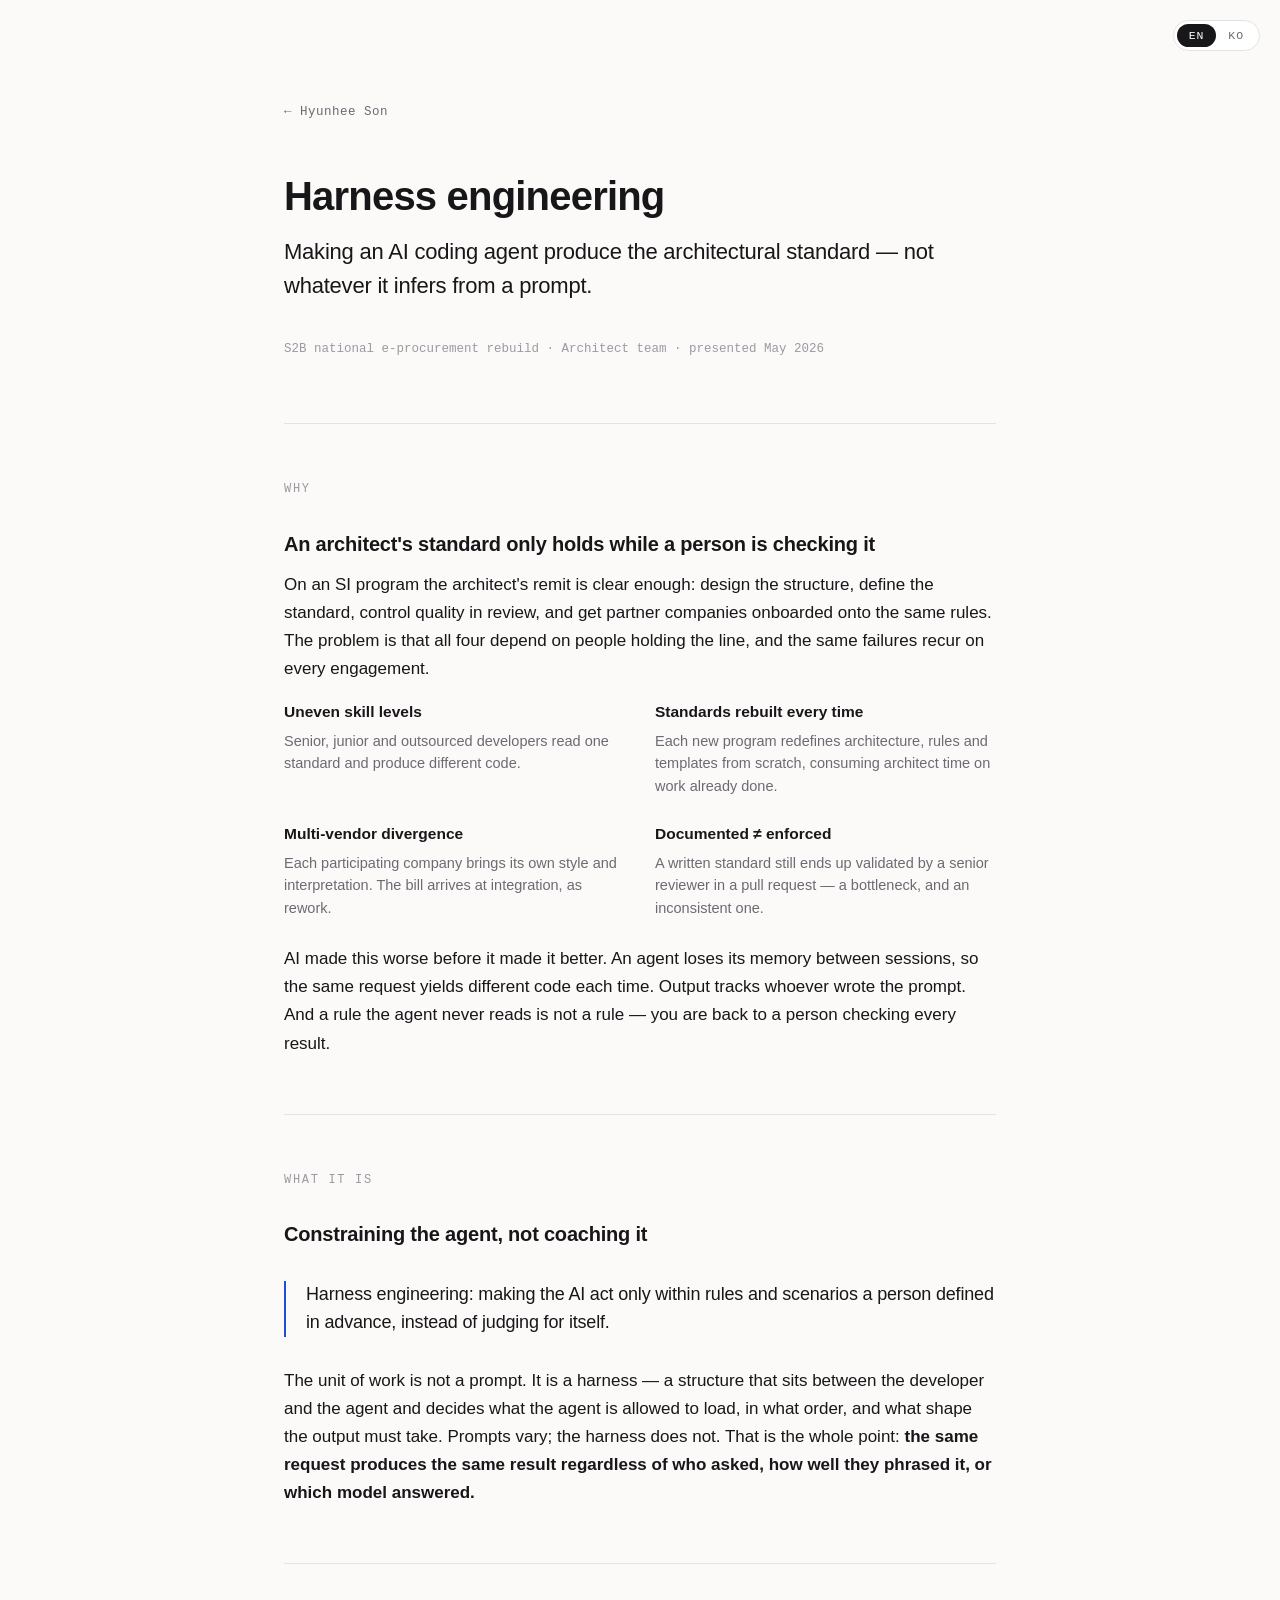
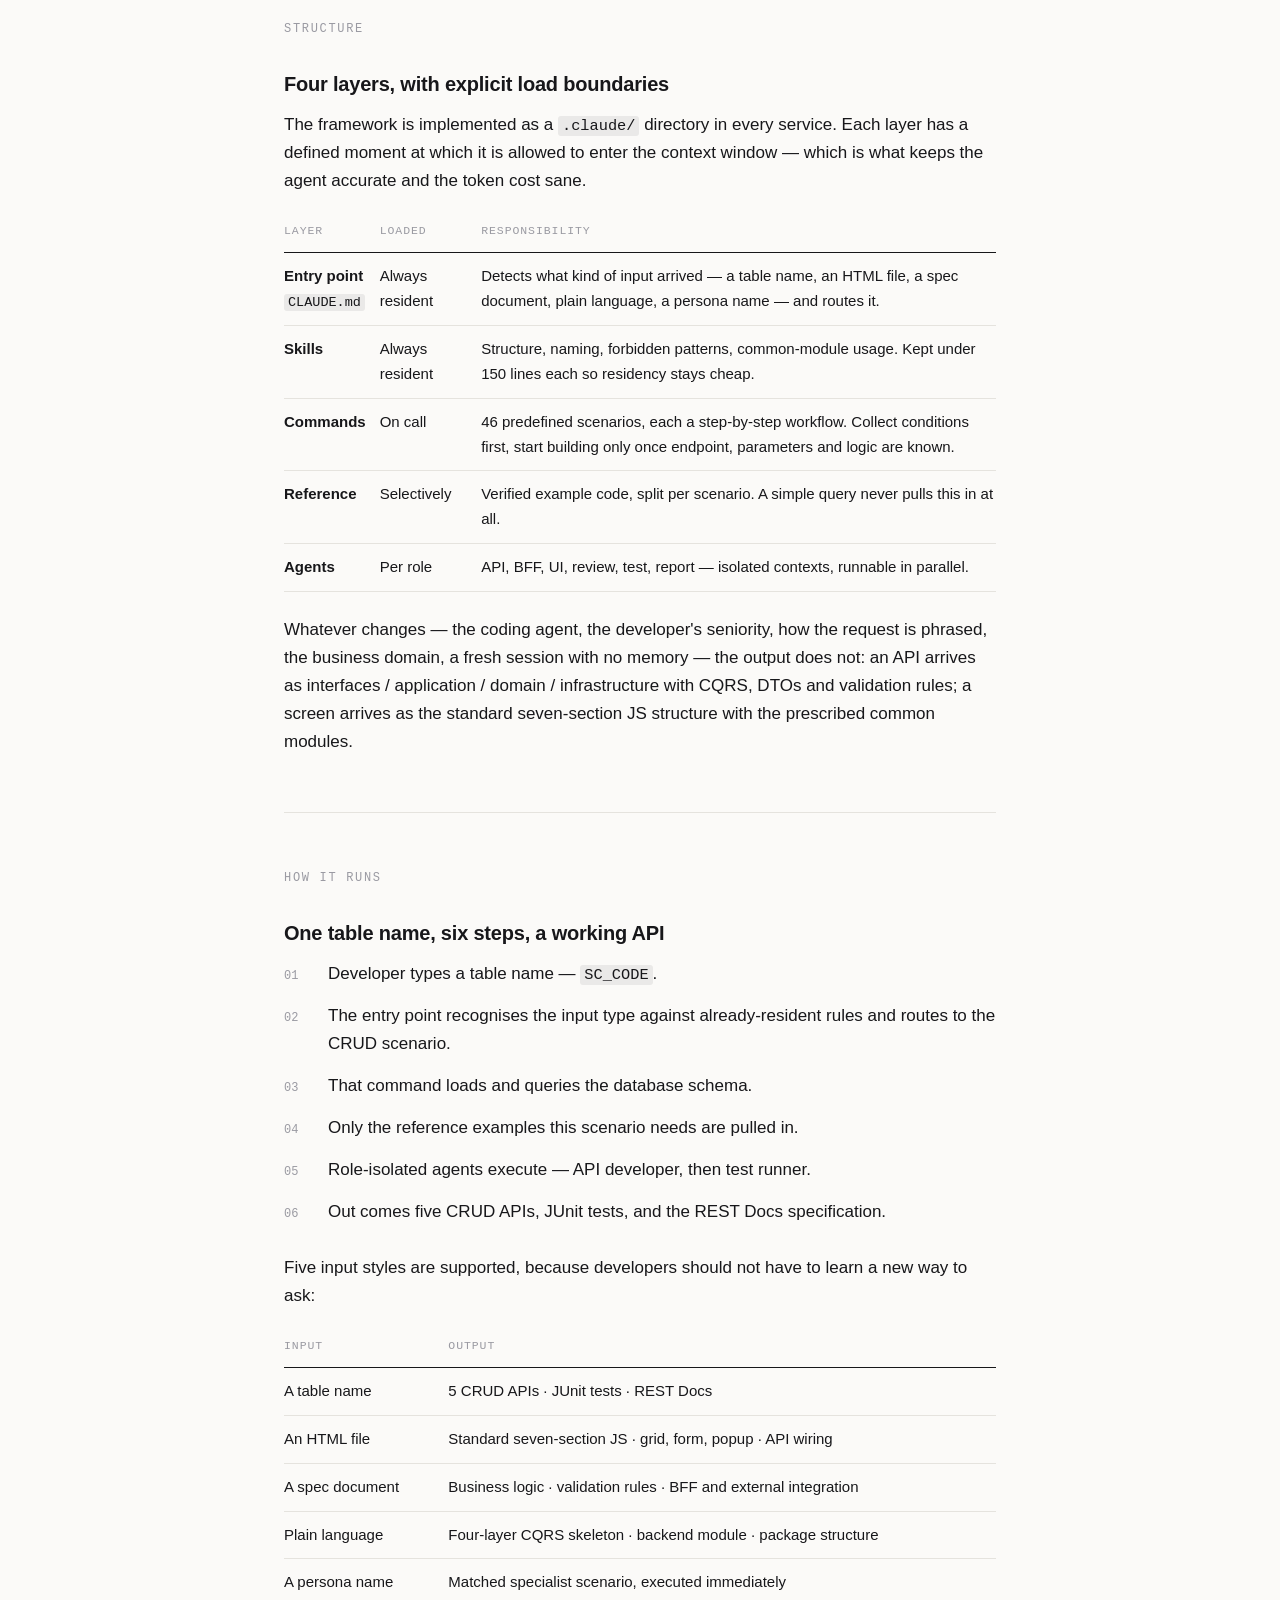
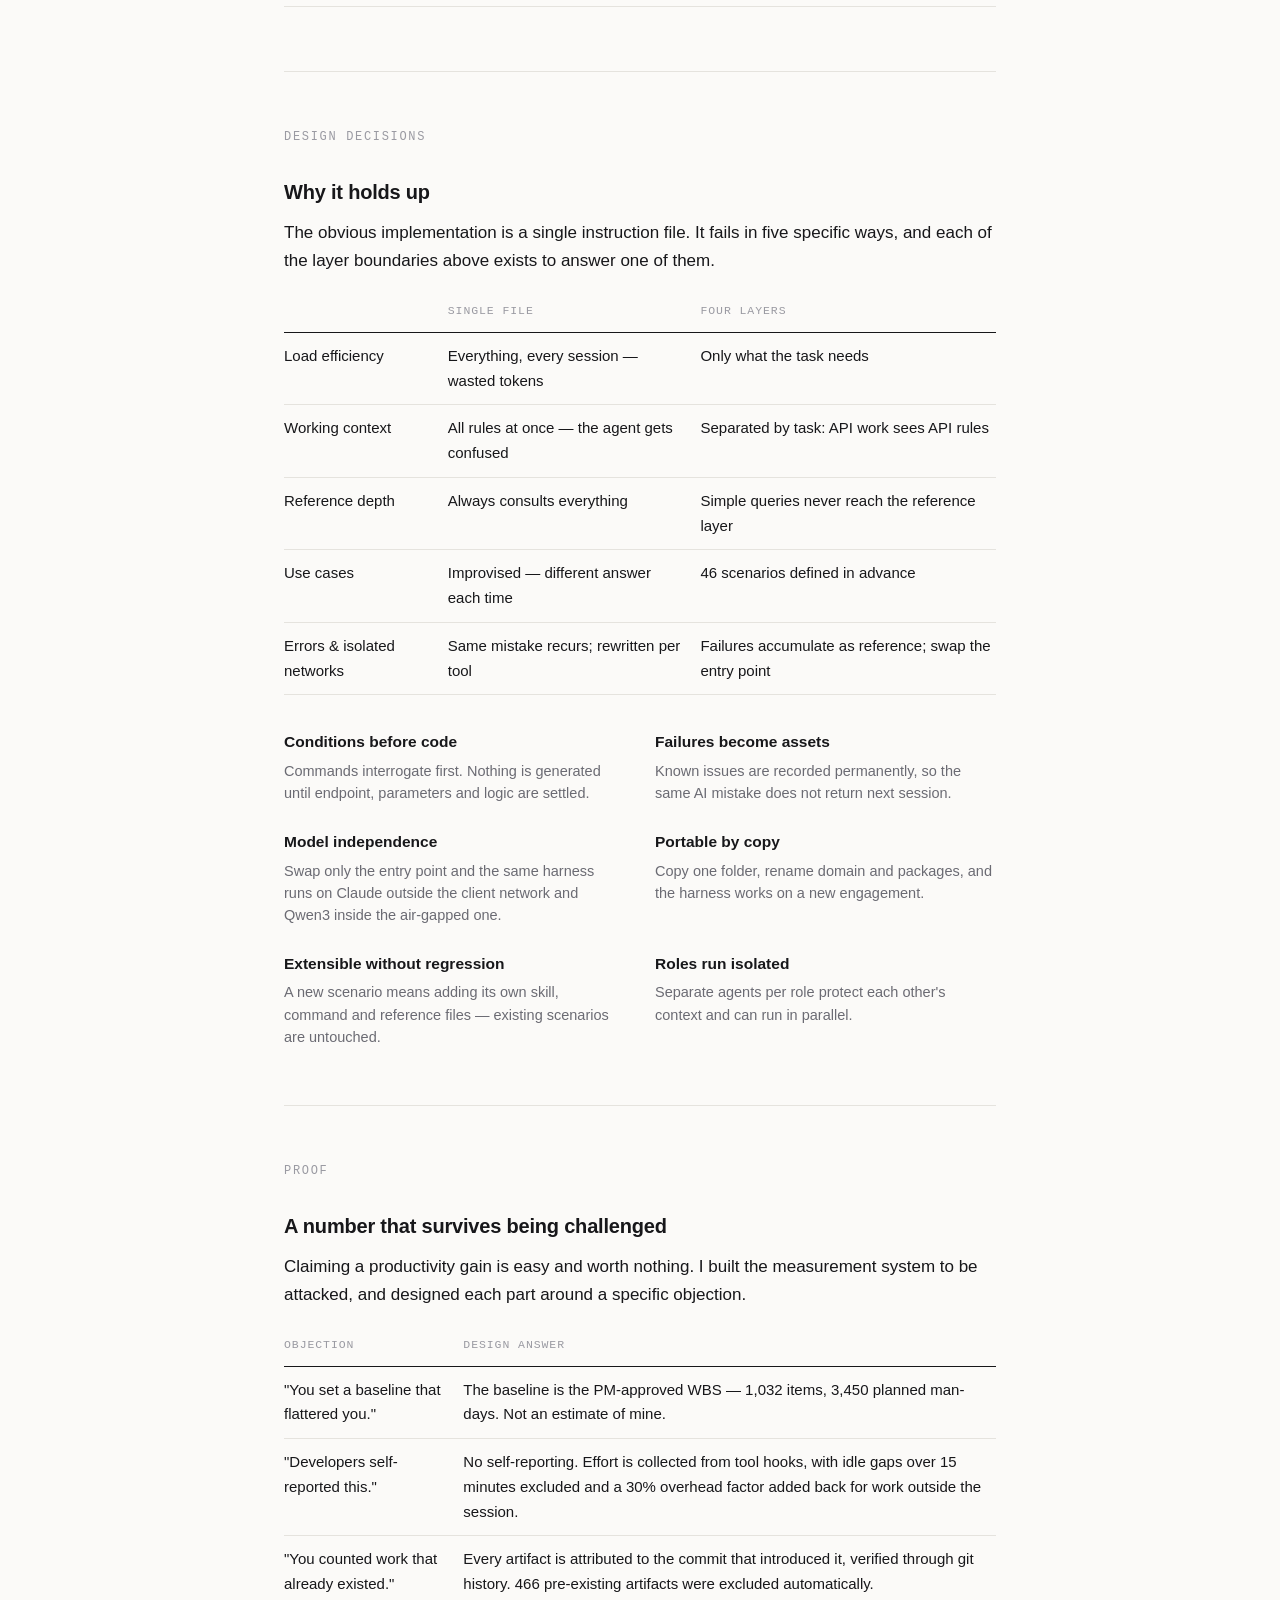
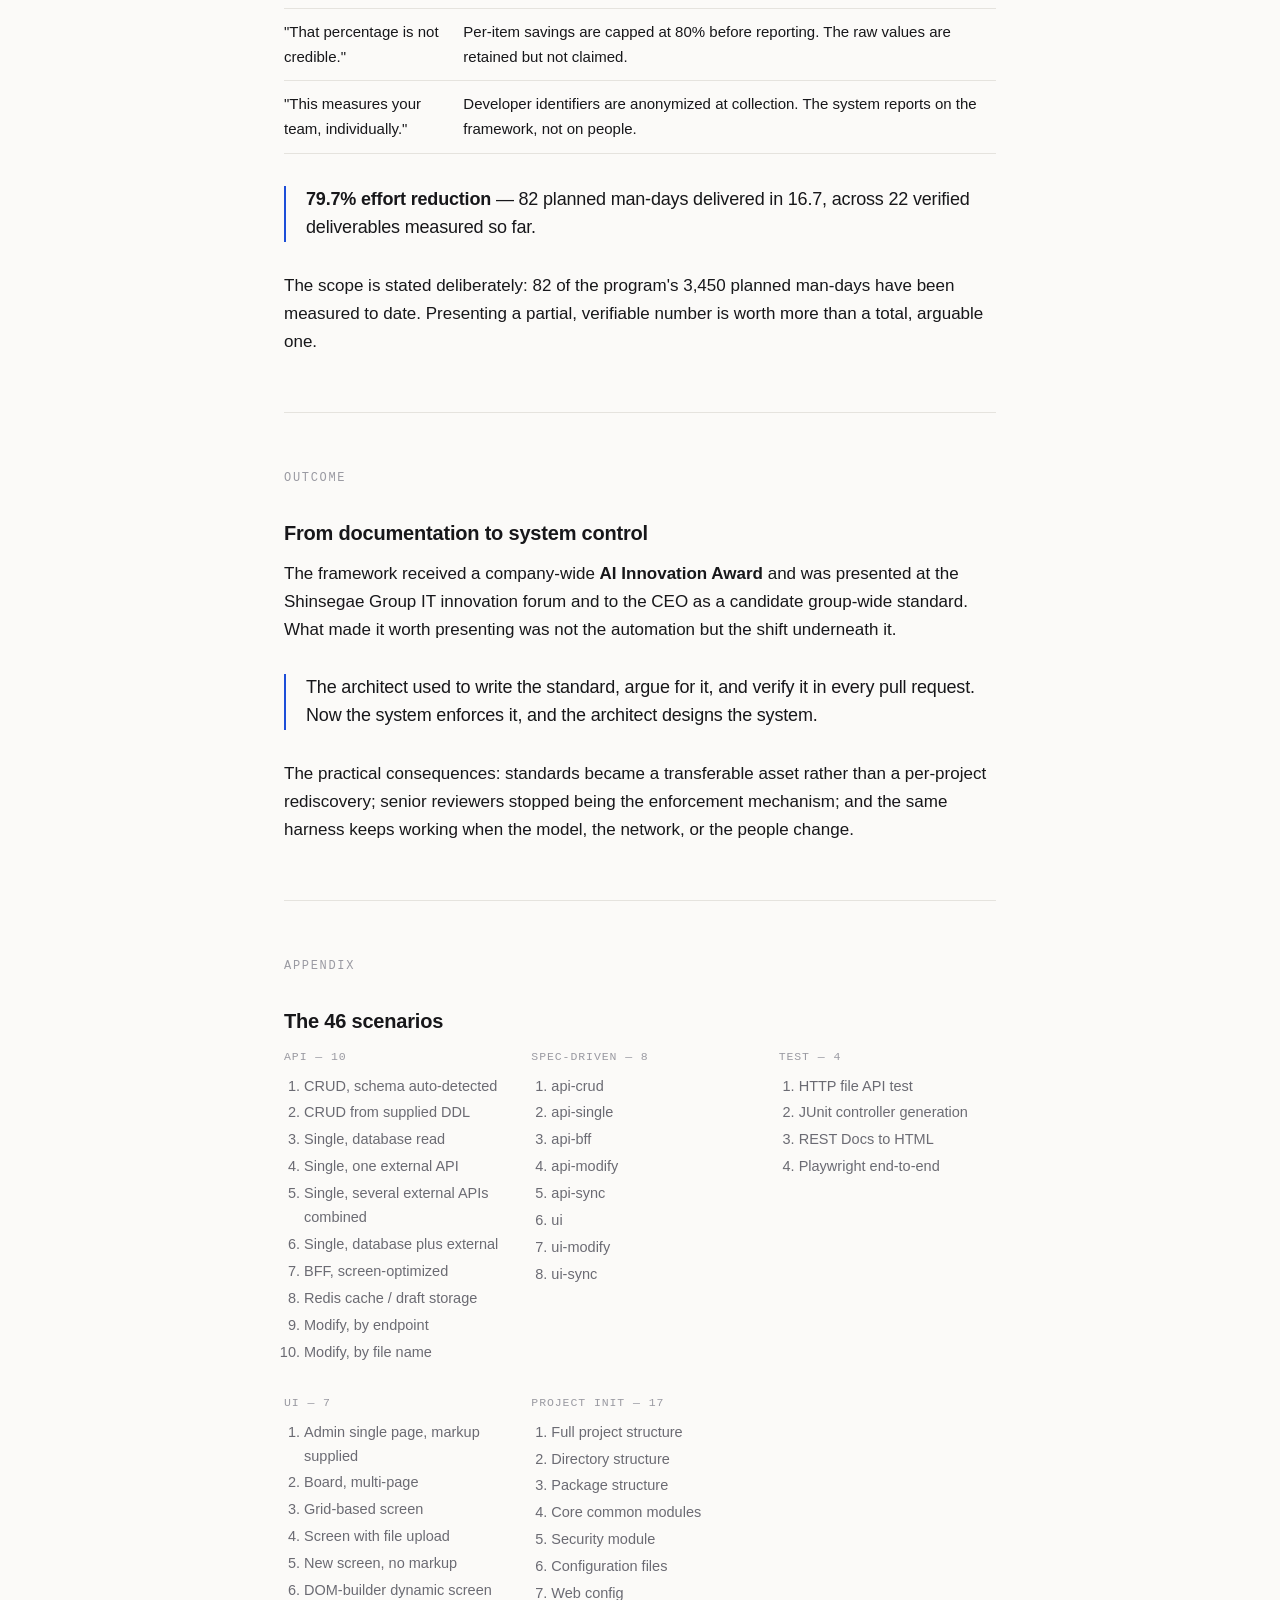
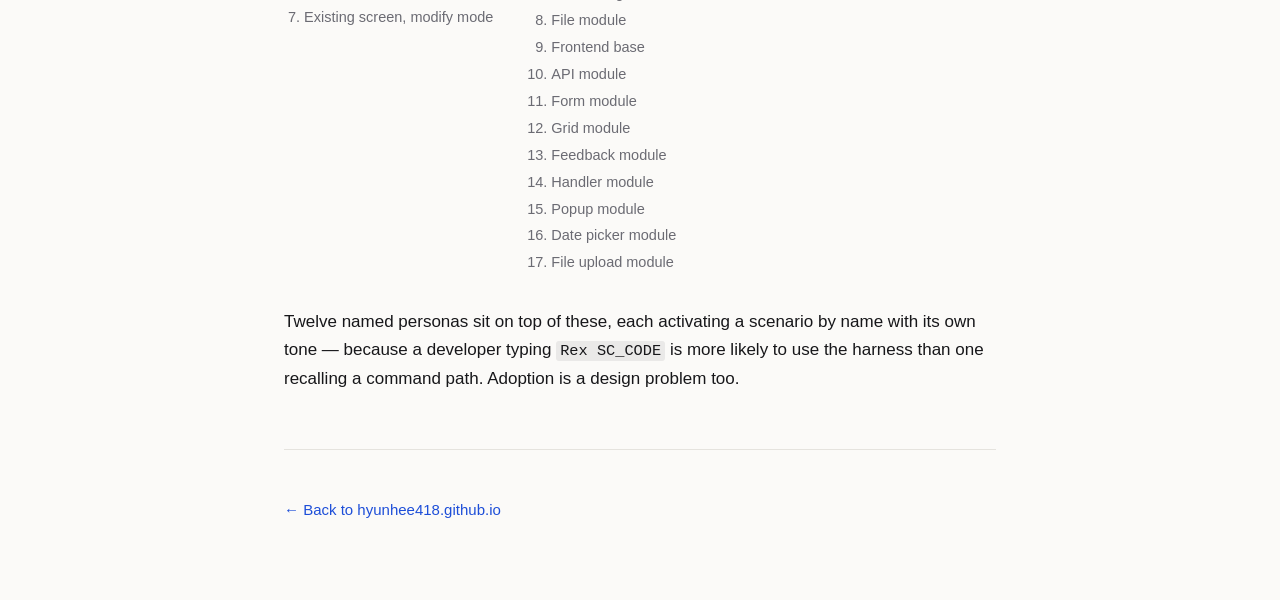
==== harness/index.html @ 84331e18 "포트폴리오 전면 개편 — Application Architect 포지셔닝 - Bootstrap Agency 테마 제거, 자체 CSS 단일 스타일시트로 재작성   (js/vendor" ====
<!DOCTYPE html>
<html lang="en">
<head>
<meta charset="utf-8">
<meta name="viewport" content="width=device-width, initial-scale=1">
<title>Harness Engineering — Hyunhee Son</title>
<meta name="description" content="A four-layer harness that constrains AI coding agents to an architectural standard: 46 predefined scenarios, model-agnostic entry points, and the measurement system that proved a 79.7% effort reduction.">
<link rel="stylesheet" href="../css/site.css">
</head>
<body>

<nav class="langswitch" aria-label="Language">
  <button type="button" data-set-lang="en" aria-pressed="true">EN</button>
  <button type="button" data-set-lang="ko" aria-pressed="false">KO</button>
</nav>

<div class="wrap">

<div data-lang="en" class="is-active">

  <header>
    <a class="back" href="../">← Hyunhee Son</a>
    <h1>Harness engineering</h1>
    <p class="lede">Making an AI coding agent produce the architectural standard — not whatever it infers from a prompt.</p>
    <p class="pagemeta">S2B national e-procurement rebuild · Architect team · presented May 2026</p>
  </header>

  <section>
    <p class="label">Why</p>
    <h2>An architect's standard only holds while a person is checking it</h2>
    <p>On an SI program the architect's remit is clear enough: design the structure, define the standard, control quality in review, and get partner companies onboarded onto the same rules. The problem is that all four depend on people holding the line, and the same failures recur on every engagement.</p>
    <div class="cards">
      <div class="card"><h4>Uneven skill levels</h4><p>Senior, junior and outsourced developers read one standard and produce different code.</p></div>
      <div class="card"><h4>Standards rebuilt every time</h4><p>Each new program redefines architecture, rules and templates from scratch, consuming architect time on work already done.</p></div>
      <div class="card"><h4>Multi-vendor divergence</h4><p>Each participating company brings its own style and interpretation. The bill arrives at integration, as rework.</p></div>
      <div class="card"><h4>Documented ≠ enforced</h4><p>A written standard still ends up validated by a senior reviewer in a pull request — a bottleneck, and an inconsistent one.</p></div>
    </div>
    <p style="margin-top:26px">AI made this worse before it made it better. An agent loses its memory between sessions, so the same request yields different code each time. Output tracks whoever wrote the prompt. And a rule the agent never reads is not a rule — you are back to a person checking every result.</p>
  </section>

  <section>
    <p class="label">What it is</p>
    <h2>Constraining the agent, not coaching it</h2>
    <div class="pull"><p>Harness engineering: making the AI act only within rules and scenarios a person defined in advance, instead of judging for itself.</p></div>
    <p>The unit of work is not a prompt. It is a harness — a structure that sits between the developer and the agent and decides what the agent is allowed to load, in what order, and what shape the output must take. Prompts vary; the harness does not. That is the whole point: <strong>the same request produces the same result regardless of who asked, how well they phrased it, or which model answered.</strong></p>
  </section>

  <section>
    <p class="label">Structure</p>
    <h2>Four layers, with explicit load boundaries</h2>
    <p>The framework is implemented as a <code>.claude/</code> directory in every service. Each layer has a defined moment at which it is allowed to enter the context window — which is what keeps the agent accurate and the token cost sane.</p>
    <div class="tblwrap">
      <table>
        <thead><tr><th>Layer</th><th>Loaded</th><th>Responsibility</th></tr></thead>
        <tbody>
          <tr><td><strong>Entry point</strong><br><code>CLAUDE.md</code></td><td>Always resident</td><td>Detects what kind of input arrived — a table name, an HTML file, a spec document, plain language, a persona name — and routes it.</td></tr>
          <tr><td><strong>Skills</strong></td><td>Always resident</td><td>Structure, naming, forbidden patterns, common-module usage. Kept under 150 lines each so residency stays cheap.</td></tr>
          <tr><td><strong>Commands</strong></td><td>On call</td><td>46 predefined scenarios, each a step-by-step workflow. Collect conditions first, start building only once endpoint, parameters and logic are known.</td></tr>
          <tr><td><strong>Reference</strong></td><td>Selectively</td><td>Verified example code, split per scenario. A simple query never pulls this in at all.</td></tr>
          <tr><td><strong>Agents</strong></td><td>Per role</td><td>API, BFF, UI, review, test, report — isolated contexts, runnable in parallel.</td></tr>
        </tbody>
      </table>
    </div>
    <p style="margin-top:24px">Whatever changes — the coding agent, the developer's seniority, how the request is phrased, the business domain, a fresh session with no memory — the output does not: an API arrives as interfaces / application / domain / infrastructure with CQRS, DTOs and validation rules; a screen arrives as the standard seven-section JS structure with the prescribed common modules.</p>
  </section>

  <section>
    <p class="label">How it runs</p>
    <h2>One table name, six steps, a working API</h2>
    <ol class="steps">
      <li><span class="num">01</span><div>Developer types a table name — <code>SC_CODE</code>.</div></li>
      <li><span class="num">02</span><div>The entry point recognises the input type against already-resident rules and routes to the CRUD scenario.</div></li>
      <li><span class="num">03</span><div>That command loads and queries the database schema.</div></li>
      <li><span class="num">04</span><div>Only the reference examples this scenario needs are pulled in.</div></li>
      <li><span class="num">05</span><div>Role-isolated agents execute — API developer, then test runner.</div></li>
      <li><span class="num">06</span><div>Out comes five CRUD APIs, JUnit tests, and the REST Docs specification.</div></li>
    </ol>
    <p style="margin-top:28px">Five input styles are supported, because developers should not have to learn a new way to ask:</p>
    <div class="tblwrap">
      <table>
        <thead><tr><th>Input</th><th>Output</th></tr></thead>
        <tbody>
          <tr><td>A table name</td><td>5 CRUD APIs · JUnit tests · REST Docs</td></tr>
          <tr><td>An HTML file</td><td>Standard seven-section JS · grid, form, popup · API wiring</td></tr>
          <tr><td>A spec document</td><td>Business logic · validation rules · BFF and external integration</td></tr>
          <tr><td>Plain language</td><td>Four-layer CQRS skeleton · backend module · package structure</td></tr>
          <tr><td>A persona name</td><td>Matched specialist scenario, executed immediately</td></tr>
        </tbody>
      </table>
    </div>
  </section>

  <section>
    <p class="label">Design decisions</p>
    <h2>Why it holds up</h2>
    <p>The obvious implementation is a single instruction file. It fails in five specific ways, and each of the layer boundaries above exists to answer one of them.</p>
    <div class="tblwrap">
      <table>
        <thead><tr><th></th><th>Single file</th><th>Four layers</th></tr></thead>
        <tbody>
          <tr><td>Load efficiency</td><td>Everything, every session — wasted tokens</td><td>Only what the task needs</td></tr>
          <tr><td>Working context</td><td>All rules at once — the agent gets confused</td><td>Separated by task: API work sees API rules</td></tr>
          <tr><td>Reference depth</td><td>Always consults everything</td><td>Simple queries never reach the reference layer</td></tr>
          <tr><td>Use cases</td><td>Improvised — different answer each time</td><td>46 scenarios defined in advance</td></tr>
          <tr><td>Errors &amp; isolated networks</td><td>Same mistake recurs; rewritten per tool</td><td>Failures accumulate as reference; swap the entry point</td></tr>
        </tbody>
      </table>
    </div>
    <div class="cards" style="margin-top:34px">
      <div class="card"><h4>Conditions before code</h4><p>Commands interrogate first. Nothing is generated until endpoint, parameters and logic are settled.</p></div>
      <div class="card"><h4>Failures become assets</h4><p>Known issues are recorded permanently, so the same AI mistake does not return next session.</p></div>
      <div class="card"><h4>Model independence</h4><p>Swap only the entry point and the same harness runs on Claude outside the client network and Qwen3 inside the air-gapped one.</p></div>
      <div class="card"><h4>Portable by copy</h4><p>Copy one folder, rename domain and packages, and the harness works on a new engagement.</p></div>
      <div class="card"><h4>Extensible without regression</h4><p>A new scenario means adding its own skill, command and reference files — existing scenarios are untouched.</p></div>
      <div class="card"><h4>Roles run isolated</h4><p>Separate agents per role protect each other's context and can run in parallel.</p></div>
    </div>
  </section>

  <section>
    <p class="label">Proof</p>
    <h2>A number that survives being challenged</h2>
    <p>Claiming a productivity gain is easy and worth nothing. I built the measurement system to be attacked, and designed each part around a specific objection.</p>
    <div class="tblwrap">
      <table>
        <thead><tr><th>Objection</th><th>Design answer</th></tr></thead>
        <tbody>
          <tr><td>"You set a baseline that flattered you."</td><td>The baseline is the PM-approved WBS — 1,032 items, 3,450 planned man-days. Not an estimate of mine.</td></tr>
          <tr><td>"Developers self-reported this."</td><td>No self-reporting. Effort is collected from tool hooks, with idle gaps over 15 minutes excluded and a 30% overhead factor added back for work outside the session.</td></tr>
          <tr><td>"You counted work that already existed."</td><td>Every artifact is attributed to the commit that introduced it, verified through git history. 466 pre-existing artifacts were excluded automatically.</td></tr>
          <tr><td>"That percentage is not credible."</td><td>Per-item savings are capped at 80% before reporting. The raw values are retained but not claimed.</td></tr>
          <tr><td>"This measures your team, individually."</td><td>Developer identifiers are anonymized at collection. The system reports on the framework, not on people.</td></tr>
        </tbody>
      </table>
    </div>
    <div class="pull" style="margin-top:32px"><p><strong>79.7% effort reduction</strong> — 82 planned man-days delivered in 16.7, across 22 verified deliverables measured so far.</p></div>
    <p>The scope is stated deliberately: 82 of the program's 3,450 planned man-days have been measured to date. Presenting a partial, verifiable number is worth more than a total, arguable one.</p>
  </section>

  <section>
    <p class="label">Outcome</p>
    <h2>From documentation to system control</h2>
    <p>The framework received a company-wide <strong>AI Innovation Award</strong> and was presented at the Shinsegae Group IT innovation forum and to the CEO as a candidate group-wide standard. What made it worth presenting was not the automation but the shift underneath it.</p>
    <div class="pull"><p>The architect used to write the standard, argue for it, and verify it in every pull request. Now the system enforces it, and the architect designs the system.</p></div>
    <p>The practical consequences: standards became a transferable asset rather than a per-project rediscovery; senior reviewers stopped being the enforcement mechanism; and the same harness keeps working when the model, the network, or the people change.</p>
  </section>

  <section>
    <p class="label">Appendix</p>
    <h2>The 46 scenarios</h2>
    <div class="uselist">
      <div><h4>API — 10</h4><ol><li>CRUD, schema auto-detected</li><li>CRUD from supplied DDL</li><li>Single, database read</li><li>Single, one external API</li><li>Single, several external APIs combined</li><li>Single, database plus external</li><li>BFF, screen-optimized</li><li>Redis cache / draft storage</li><li>Modify, by endpoint</li><li>Modify, by file name</li></ol></div>
      <div><h4>Spec-driven — 8</h4><ol><li>api-crud</li><li>api-single</li><li>api-bff</li><li>api-modify</li><li>api-sync</li><li>ui</li><li>ui-modify</li><li>ui-sync</li></ol></div>
      <div><h4>Test — 4</h4><ol><li>HTTP file API test</li><li>JUnit controller generation</li><li>REST Docs to HTML</li><li>Playwright end-to-end</li></ol></div>
      <div><h4>UI — 7</h4><ol><li>Admin single page, markup supplied</li><li>Board, multi-page</li><li>Grid-based screen</li><li>Screen with file upload</li><li>New screen, no markup</li><li>DOM-builder dynamic screen</li><li>Existing screen, modify mode</li></ol></div>
      <div><h4>Project init — 17</h4><ol><li>Full project structure</li><li>Directory structure</li><li>Package structure</li><li>Core common modules</li><li>Security module</li><li>Configuration files</li><li>Web config</li><li>File module</li><li>Frontend base</li><li>API module</li><li>Form module</li><li>Grid module</li><li>Feedback module</li><li>Handler module</li><li>Popup module</li><li>Date picker module</li><li>File upload module</li></ol></div>
    </div>
    <p style="margin-top:30px">Twelve named personas sit on top of these, each activating a scenario by name with its own tone — because a developer typing <code>Rex SC_CODE</code> is more likely to use the harness than one recalling a command path. Adoption is a design problem too.</p>
  </section>

  <footer>
    <p><a href="../">← Back to hyunhee418.github.io</a></p>
  </footer>

</div>

<div data-lang="ko">

  <header>
    <a class="back" href="../">← 손현희</a>
    <h1>하네스 엔지니어링</h1>
    <p class="lede">AI가 프롬프트를 보고 알아서 판단하는 게 아니라, 정해진 아키텍처 표준대로만 만들게 하는 일.</p>
    <p class="pagemeta">S2B 전자조달 재구축 · 아키텍트팀 · 2026.05 발표</p>
  </header>

  <section>
    <p class="label">배경</p>
    <h2>아키텍트의 표준은 사람이 지켜보는 동안만 유효합니다</h2>
    <p>SI 사업에서 AA의 역할은 분명합니다. 시스템 구조를 설계하고, 개발 표준을 정의하고, 릴리즈 전에 품질을 통제하고, 협력사에 같은 표준을 전파합니다. 문제는 네 가지 모두 사람이 매번 보장하는 방식이라는 것이고, 그래서 사업마다 같은 문제가 반복됩니다.</p>
    <div class="cards">
      <div class="card"><h4>개발 인력 수준 편차</h4><p>시니어·신입·외주가 같은 표준을 다르게 해석해 코드 품질 차이가 상존합니다.</p></div>
      <div class="card"><h4>사업별 표준 재수립</h4><p>신규 사업마다 아키텍처·규칙·템플릿을 처음부터 정의합니다. 이미 한 일에 AA 인력이 반복 투입됩니다.</p></div>
      <div class="card"><h4>협력사 결과물 편차</h4><p>참여 회사마다 스타일과 해석이 다릅니다. 청구서는 통합 단계에서 재작업으로 돌아옵니다.</p></div>
      <div class="card"><h4>문서화된 표준의 한계</h4><p>문서로 정의해도 결국 시니어의 PR 검증에 의존합니다. 병목이 되고, 일관성도 보장되지 않습니다.</p></div>
    </div>
    <p style="margin-top:26px">AI는 이 문제를 먼저 키웠습니다. 매 세션 기억을 잃기 때문에 같은 요청에도 매번 다른 결과가 나오고, 결과는 프롬프트를 쓴 사람의 실력을 따라갑니다. 그리고 AI가 읽지 않는 규칙은 규칙이 아닙니다. 다시 사람이 매번 확인하는 자리로 돌아옵니다.</p>
  </section>

  <section>
    <p class="label">정의</p>
    <h2>AI를 가르치는 게 아니라 묶는 것</h2>
    <div class="pull"><p>하네스 엔지니어링 — AI가 자기 마음대로 판단하지 않고, 사람이 미리 정해둔 규칙과 시나리오대로만 동작하도록 만드는 기술.</p></div>
    <p>작업의 단위는 프롬프트가 아닙니다. 개발자와 AI 사이에 놓여서, AI가 무엇을 어떤 순서로 읽을 수 있고 결과물이 어떤 모양이어야 하는지를 결정하는 구조입니다. 프롬프트는 사람마다 다르지만 하네스는 다르지 않습니다. 그게 핵심입니다. <strong>누가 요청해도, 어떻게 표현해도, 어떤 모델이 답해도 같은 결과가 나옵니다.</strong></p>
  </section>

  <section>
    <p class="label">구조</p>
    <h2>로드 경계를 명확히 나눈 4계층</h2>
    <p>각 서비스의 <code>.claude/</code> 디렉토리로 구현했습니다. 계층마다 컨텍스트에 들어올 수 있는 시점이 정해져 있고, 이 경계가 AI의 정확도와 토큰 비용을 동시에 지켜줍니다.</p>
    <div class="tblwrap">
      <table>
        <thead><tr><th>계층</th><th>로드 시점</th><th>역할</th></tr></thead>
        <tbody>
          <tr><td><strong>진입점</strong><br><code>CLAUDE.md</code></td><td>항상 상주</td><td>입력 유형을 자동 감지해 분기합니다. 테이블명·HTML·스펙 문서·자연어·페르소나 이름.</td></tr>
          <tr><td><strong>Skills</strong></td><td>항상 상주</td><td>구조·명명 규칙·금지 패턴·공통 모듈 사용법. 상주 비용을 낮추기 위해 각 150줄 이내로 유지합니다.</td></tr>
          <tr><td><strong>Commands</strong></td><td>호출 시</td><td>46개 시나리오. 각각 Step-by-Step 워크플로우이며, 엔드포인트·파라미터·로직이 모이기 전까지 개발에 착수하지 않습니다.</td></tr>
          <tr><td><strong>Reference</strong></td><td>선택적</td><td>검증된 예시 코드를 시나리오별로 분리해 둡니다. 단순 질의는 여기까지 오지 않습니다.</td></tr>
          <tr><td><strong>Agents</strong></td><td>역할별</td><td>API·BFF·UI·리뷰·테스트·리포트. 컨텍스트를 격리해 병렬 실행합니다.</td></tr>
        </tbody>
      </table>
    </div>
    <p style="margin-top:24px">무엇이 바뀌어도 — Code Agent가 교체되어도, 시니어에서 신입으로 바뀌어도, 호출 방식이 달라져도, 도메인이 추가되어도, 새 세션으로 기억이 초기화되어도 — 결과물은 같습니다. API는 interfaces / application / domain / infrastructure에 CQRS·DTO·검증 규칙까지, 화면은 7섹션 표준 JS 구조에 정해진 공통 모듈 사용법까지.</p>
  </section>

  <section>
    <p class="label">작동</p>
    <h2>테이블명 하나, 6단계, 동작하는 API</h2>
    <ol class="steps">
      <li><span class="num">01</span><div>개발자가 테이블명을 입력합니다 — <code>SC_CODE</code>.</div></li>
      <li><span class="num">02</span><div>진입점이 이미 로드된 규칙으로 입력 유형을 판별하고 CRUD 시나리오로 분기합니다.</div></li>
      <li><span class="num">03</span><div>해당 Command가 로드되어 DB 스키마를 조회합니다.</div></li>
      <li><span class="num">04</span><div>이 시나리오에 필요한 Reference 예시만 선택적으로 로드합니다.</div></li>
      <li><span class="num">05</span><div>역할별로 격리된 Agent가 실행됩니다 — api-developer, 이어서 test-runner.</div></li>
      <li><span class="num">06</span><div>CRUD API 5개, JUnit 테스트, REST Docs 명세가 산출됩니다.</div></li>
    </ol>
    <p style="margin-top:28px">입력 방식은 다섯 가지를 지원합니다. 개발자가 새로운 요청 방법을 배워야 할 이유는 없기 때문입니다.</p>
    <div class="tblwrap">
      <table>
        <thead><tr><th>입력</th><th>결과</th></tr></thead>
        <tbody>
          <tr><td>테이블명</td><td>CRUD API 5개 · JUnit 테스트 · REST Docs</td></tr>
          <tr><td>HTML 파일</td><td>7섹션 표준 JS · 그리드·폼·팝업 · API 연결</td></tr>
          <tr><td>스펙 문서</td><td>비즈니스 로직 · 검증 규칙 · BFF·외부 연계</td></tr>
          <tr><td>자연어 요청</td><td>4-Layer CQRS 골격 · 백엔드 모듈 · 패키지 구조</td></tr>
          <tr><td>페르소나 이름</td><td>전문 시나리오 매칭 후 즉시 실행</td></tr>
        </tbody>
      </table>
    </div>
  </section>

  <section>
    <p class="label">설계 결정</p>
    <h2>왜 이 구조가 버티는가</h2>
    <p>가장 쉬운 구현은 지시사항을 파일 하나에 몰아넣는 것입니다. 그 방식은 다섯 가지 지점에서 무너지고, 위의 계층 경계는 각각 그중 하나에 대한 답입니다.</p>
    <div class="tblwrap">
      <table>
        <thead><tr><th></th><th>단일 파일</th><th>4계층 분리</th></tr></thead>
        <tbody>
          <tr><td>로드 효율</td><td>매 세션 전체 로드 → 토큰 낭비</td><td>필요한 항목만 선택 로드</td></tr>
          <tr><td>작업 컨텍스트</td><td>모든 규칙이 한 컨텍스트 → AI 혼동</td><td>작업별 분리 — API 작업엔 API 규칙</td></tr>
          <tr><td>참조 깊이</td><td>항상 모든 정보 참조</td><td>단순 질의는 Reference까지 오지 않음</td></tr>
          <tr><td>유즈케이스</td><td>즉흥 응답 — 매번 결과 상이</td><td>46개 시나리오 사전 정의</td></tr>
          <tr><td>오류·망분리</td><td>동일 오류 반복 · 도구별 재작성</td><td>오류는 누적 자산화 · 진입점만 교체</td></tr>
        </tbody>
      </table>
    </div>
    <div class="cards" style="margin-top:34px">
      <div class="card"><h4>조건 수집 후 착수</h4><p>Command가 먼저 질의합니다. 엔드포인트·파라미터·로직이 모이기 전에는 아무것도 생성하지 않습니다.</p></div>
      <div class="card"><h4>오류의 자산화</h4><p>Known Issues를 영구 기록해, 같은 AI 실수가 다음 세션에 재발하지 않습니다.</p></div>
      <div class="card"><h4>도구 독립성</h4><p>진입점만 교체하면 외부망 Claude와 내부망 Qwen3에서 같은 하네스가 동작합니다.</p></div>
      <div class="card"><h4>복사로 이식</h4><p>폴더 하나를 복사하고 도메인·패키지명만 바꾸면 신규 사업에서 작동합니다.</p></div>
      <div class="card"><h4>영향 없는 확장</h4><p>신규 시나리오는 해당 Skill·Command·Reference 파일만 추가합니다. 기존 시나리오는 건드리지 않습니다.</p></div>
      <div class="card"><h4>역할별 격리 실행</h4><p>역할마다 Agent를 분리해 서로의 컨텍스트를 보호하고 병렬로 실행합니다.</p></div>
    </div>
  </section>

  <section>
    <p class="label">증명</p>
    <h2>공격받아도 남는 숫자</h2>
    <p>생산성이 올랐다고 주장하는 건 쉽고 아무 가치가 없습니다. 그래서 측정 체계를 공격받는 것을 전제로 만들었고, 각 부분을 특정 반박에 대한 답으로 설계했습니다.</p>
    <div class="tblwrap">
      <table>
        <thead><tr><th>예상 반박</th><th>설계로 준비한 답</th></tr></thead>
        <tbody>
          <tr><td>"기준공수를 유리하게 잡았지."</td><td>기준선은 PM이 승인한 WBS입니다. 1,032건, 계획 3,450MD. 제 추정치가 아닙니다.</td></tr>
          <tr><td>"개발자가 자기신고한 거잖아."</td><td>자기신고가 없습니다. Hook으로 자동 수집하고, 15분 넘는 유휴 구간은 계상하지 않으며, 세션 밖 부대공수는 30% 가산합니다.</td></tr>
          <tr><td>"원래 있던 걸 실적에 넣었잖아."</td><td>모든 산출물을 그것이 처음 도입된 커밋에 귀속시켜 git 이력으로 검증합니다. 기존 산출물 466건은 자동 배제되었습니다.</td></tr>
          <tr><td>"그 절감률은 못 믿겠다."</td><td>건당 80% 상한으로 절사한 뒤 보고합니다. 원값은 보존하되 주장하지 않습니다.</td></tr>
          <tr><td>"팀원 개인 평가에 쓰이는 거 아니냐."</td><td>수집 시점에 식별자를 익명 처리합니다. 이 체계는 프레임워크를 측정하고 사람을 측정하지 않습니다.</td></tr>
        </tbody>
      </table>
    </div>
    <div class="pull" style="margin-top:32px"><p><strong>공수 79.7% 절감</strong> — 계획 82MD를 16.7MD로. 현재까지 검증된 산출물 22건 기준입니다.</p></div>
    <p>범위를 일부러 밝혀 둡니다. 사업 전체 계획 3,450MD 중 82MD가 지금까지 측정된 분량입니다. 전체를 말하는 논쟁적인 숫자보다, 일부를 말하는 검증 가능한 숫자가 낫습니다.</p>
  </section>

  <section>
    <p class="label">결과</p>
    <h2>문서화에서 시스템 통제로</h2>
    <p>이 프레임워크로 <strong>전사 AI 혁신상</strong>을 받았고, 신세계그룹 IT 혁신 포럼과 CEO 대상 발표에 그룹 표준 후보로 제안되었습니다. 발표할 가치가 있었던 건 자동화 자체가 아니라 그 아래의 변화였습니다.</p>
    <div class="pull"><p>예전의 AA는 표준을 쓰고, 설득하고, 매 PR에서 확인했습니다. 이제는 시스템이 표준을 강제하고, AA는 그 시스템을 설계합니다.</p></div>
    <p>실질적인 결과는 세 가지입니다. 표준이 사업마다 다시 발견하는 것에서 이전 가능한 자산이 되었고, 시니어가 더는 강제 수단이 아니게 되었으며, 모델과 망과 사람이 바뀌어도 같은 하네스가 계속 동작합니다.</p>
  </section>

  <section>
    <p class="label">별첨</p>
    <h2>46개 시나리오</h2>
    <div class="uselist">
      <div><h4>API — 10</h4><ol><li>CRUD — 스키마 자동 파악</li><li>CRUD — DDL 직접 입력</li><li>Single — DB 조회</li><li>Single — 외부 API 단일</li><li>Single — 외부 API 복수 조합</li><li>Single — DB + 외부 혼합</li><li>BFF — 화면 최적화</li><li>Redis — 캐시·임시저장</li><li>수정 — 엔드포인트 기반</li><li>수정 — 파일명 기반</li></ol></div>
      <div><h4>SDD — 8</h4><ol><li>spec:api-crud</li><li>spec:api-single</li><li>spec:api-bff</li><li>spec:api-modify</li><li>spec:api-sync</li><li>spec:ui</li><li>spec:ui-modify</li><li>spec:ui-sync</li></ol></div>
      <div><h4>테스트 — 4</h4><ol><li>HTTP 파일 API 테스트</li><li>JUnit Controller 자동 생성</li><li>REST Docs → HTML 빌드</li><li>Playwright E2E</li></ol></div>
      <div><h4>UI — 7</h4><ol><li>관리자 단일 페이지 (퍼블 有)</li><li>게시판 멀티페이지</li><li>AUIGrid 기반 화면</li><li>파일 업로드 포함 화면</li><li>신규 (퍼블 無)</li><li>DOM Builder 동적 화면</li><li>기존 화면 수정 모드</li></ol></div>
      <div><h4>프로젝트 초기화 — 17</h4><ol><li>전체 프로젝트 구조</li><li>디렉토리 구조</li><li>패키지 구조</li><li>Core 공통 모듈</li><li>보안 모듈</li><li>설정 파일</li><li>Web Config</li><li>File 모듈</li><li>Frontend 기본</li><li>API 모듈</li><li>Form 모듈</li><li>Grid 모듈</li><li>Feedback 모듈</li><li>Handler 모듈</li><li>Popup 모듈</li><li>DatePicker 모듈</li><li>FileUpload 모듈</li></ol></div>
    </div>
    <p style="margin-top:30px">그 위에 12명의 페르소나를 두었습니다. 이름 한 번으로 해당 시나리오가 활성화되고 각자 다른 말투를 가집니다. <code>Rex SC_CODE</code>라고 치는 개발자가 명령어 경로를 기억해야 하는 개발자보다 하네스를 실제로 씁니다. 채택률도 설계의 문제입니다.</p>
  </section>

  <footer>
    <p><a href="../">← hyunhee418.github.io로 돌아가기</a></p>
  </footer>

</div>

</div>

<script>
(function () {
  var buttons = document.querySelectorAll('[data-set-lang]');
  var blocks = document.querySelectorAll('[data-lang]');
  var titles = { en: 'Harness Engineering — Hyunhee Son', ko: '하네스 엔지니어링 — 손현희' };

  function apply(lang, remember) {
    if (lang !== 'ko') lang = 'en';
    blocks.forEach(function (b) { b.classList.toggle('is-active', b.dataset.lang === lang); });
    buttons.forEach(function (b) { b.setAttribute('aria-pressed', String(b.dataset.setLang === lang)); });
    document.documentElement.lang = lang;
    document.title = titles[lang];
    if (remember) {
      try { localStorage.setItem('lang', lang); } catch (e) {}
      history.replaceState(null, '', lang === 'ko' ? '#ko' : location.pathname);
    }
  }

  function initial() {
    if (location.hash === '#ko') return 'ko';
    if (location.hash === '#en') return 'en';
    try { var s = localStorage.getItem('lang'); if (s) return s; } catch (e) {}
    return (navigator.language || '').toLowerCase().indexOf('ko') === 0 ? 'ko' : 'en';
  }

  buttons.forEach(function (b) {
    b.addEventListener('click', function () { apply(b.dataset.setLang, true); });
  });

  apply(initial(), false);
})();
</script>

</body>
</html>
---- css/site.css ----
:root {
  --bg: #fbfaf8;
  --surface: #ffffff;
  --text: #17171a;
  --muted: #6b6b73;
  --faint: #9a9aa2;
  --line: #e5e3de;
  --accent: #1d4ed8;
  --mono: ui-monospace, SFMono-Regular, "SF Mono", Menlo, Consolas, monospace;
  --sans: -apple-system, BlinkMacSystemFont, "Segoe UI", "Helvetica Neue",
          "Apple SD Gothic Neo", "Noto Sans KR", Arial, sans-serif;
}

@media (prefers-color-scheme: dark) {
  :root {
    --bg: #101012;
    --surface: #17171a;
    --text: #ecebe7;
    --muted: #9b9ba3;
    --faint: #6e6e77;
    --line: #2a2a2f;
    --accent: #7aa2f7;
  }
}

* { box-sizing: border-box; }

html { -webkit-text-size-adjust: 100%; }

body {
  margin: 0;
  background: var(--bg);
  color: var(--text);
  font-family: var(--sans);
  font-size: 17px;
  line-height: 1.65;
  -webkit-font-smoothing: antialiased;
  word-break: keep-all;        /* 한국어: 단어 중간에서 줄바꿈하지 않음 */
  overflow-wrap: break-word;   /* 긴 토큰은 넘치지 않게 */
}

.wrap { max-width: 760px; margin: 0 auto; padding: 0 24px; }

/* ---------- header ---------- */

header { padding: 96px 0 64px; }

h1 {
  margin: 0 0 6px;
  font-size: clamp(30px, 5vw, 40px);
  letter-spacing: -0.02em;
  font-weight: 650;
}

.role {
  margin: 0 0 28px;
  color: var(--muted);
  font-size: 17px;
}

.lede {
  margin: 0 0 36px;
  font-size: clamp(19px, 2.6vw, 22px);
  line-height: 1.55;
  letter-spacing: -0.01em;
  max-width: 34em;
}

.lede strong { font-weight: 600; }

.links { display: flex; flex-wrap: wrap; gap: 8px 22px; font-size: 15px; }

a { color: var(--accent); text-decoration: none; }
a:hover { text-decoration: underline; text-underline-offset: 3px; }

/* ---------- sections ---------- */

section { padding: 56px 0; border-top: 1px solid var(--line); }

.label {
  margin: 0 0 28px;
  font-family: var(--mono);
  font-size: 12px;
  letter-spacing: 0.14em;
  text-transform: uppercase;
  color: var(--faint);
}

h2 { margin: 0 0 10px; font-size: 20px; letter-spacing: -0.01em; font-weight: 620; }

p { margin: 0 0 16px; }

p:last-child { margin-bottom: 0; }

.muted { color: var(--muted); }

/* ---------- work ---------- */

.work { display: grid; gap: 44px; }

.case .meta {
  margin: 0 0 14px;
  font-family: var(--mono);
  font-size: 12.5px;
  color: var(--faint);
  letter-spacing: 0.01em;
}

.case dl { margin: 0; display: grid; grid-template-columns: 88px 1fr; gap: 10px 16px; }

.case dt {
  font-family: var(--mono);
  font-size: 12px;
  letter-spacing: 0.08em;
  text-transform: uppercase;
  color: var(--faint);
  padding-top: 4px;
}

.case dd { margin: 0; }

.case dd strong { font-weight: 600; }

/* ---------- experience ---------- */

.roles { display: grid; gap: 26px; }

.role-row {
  display: grid;
  grid-template-columns: 150px 1fr;
  gap: 6px 20px;
  align-items: baseline;
}

.role-row .when {
  font-family: var(--mono);
  font-size: 12.5px;
  color: var(--faint);
  letter-spacing: 0.01em;
}

.role-row h3 { margin: 0 0 2px; font-size: 16.5px; font-weight: 600; }

.role-row p { margin: 0; font-size: 15.5px; color: var(--muted); }

.sub { margin-top: 14px; display: grid; gap: 10px; }

.sub .role-row h3 { font-size: 15.5px; font-weight: 550; }

/* ---------- focus ---------- */

.focus { display: grid; gap: 20px; }

.focus-row { display: grid; grid-template-columns: 150px 1fr; gap: 6px 20px; }

.focus-row .k {
  font-family: var(--mono);
  font-size: 12px;
  letter-spacing: 0.08em;
  text-transform: uppercase;
  color: var(--faint);
  padding-top: 3px;
}

.focus-row .v { font-size: 15.5px; }

/* ---------- footer ---------- */

footer {
  padding: 48px 0 80px;
  border-top: 1px solid var(--line);
  color: var(--muted);
  font-size: 15px;
}

footer ul { margin: 0 0 22px; padding: 0; list-style: none; display: grid; gap: 6px; }

@media (max-width: 620px) {
  header { padding: 64px 0 48px; }
  .role-row, .focus-row { grid-template-columns: 1fr; }
  .role-row .when { order: -1; }
  .case dl { grid-template-columns: 1fr; gap: 4px; }
  .case dt { padding-top: 8px; }
}

/* ---------- language switch ---------- */

.langswitch {
  position: fixed;
  top: 20px;
  right: 20px;
  z-index: 10;
  display: inline-flex;
  padding: 3px;
  border: 1px solid var(--line);
  border-radius: 999px;
  background: var(--surface);
}

.langswitch button {
  appearance: none;
  border: 0;
  background: transparent;
  color: var(--muted);
  font-family: var(--mono);
  font-size: 11.5px;
  letter-spacing: 0.08em;
  padding: 5px 12px;
  border-radius: 999px;
  cursor: pointer;
  transition: color .15s, background-color .15s;
}

.langswitch button:hover { color: var(--text); }

.langswitch button[aria-pressed="true"] {
  background: var(--text);
  color: var(--bg);
}

[data-lang] { display: none; }
[data-lang].is-active { display: block; }

@media (max-width: 620px) {
  .langswitch { top: 12px; right: 12px; }
}

/* ---------- deep-dive page ---------- */

.back {
  display: inline-block;
  margin-bottom: 40px;
  font-family: var(--mono);
  font-size: 12.5px;
  letter-spacing: 0.04em;
  color: var(--muted);
}

.back:hover { color: var(--accent); }

.pagemeta {
  margin: 0 0 34px;
  font-family: var(--mono);
  font-size: 12.5px;
  color: var(--faint);
}

.tblwrap { overflow-x: auto; margin: 0 0 8px; }

table {
  width: 100%;
  border-collapse: collapse;
  font-size: 15px;
  min-width: 480px;
}

th, td {
  text-align: left;
  padding: 11px 14px 11px 0;
  border-bottom: 1px solid var(--line);
  vertical-align: top;
}

th {
  font-family: var(--mono);
  font-size: 11.5px;
  letter-spacing: 0.08em;
  text-transform: uppercase;
  color: var(--faint);
  font-weight: 500;
  border-bottom-color: var(--text);
}

td:last-child, th:last-child { padding-right: 0; }

.steps { margin: 0; padding: 0; list-style: none; display: grid; gap: 14px; }

.steps li {
  display: grid;
  grid-template-columns: 30px 1fr;
  gap: 14px;
  align-items: baseline;
}

.steps .num {
  font-family: var(--mono);
  font-size: 12px;
  color: var(--faint);
  padding-top: 3px;
}

.cards { display: grid; grid-template-columns: repeat(auto-fit, minmax(240px, 1fr)); gap: 24px 30px; }

.card h4 { margin: 0 0 5px; font-size: 15.5px; font-weight: 600; }

.card p { margin: 0; font-size: 14.5px; color: var(--muted); line-height: 1.55; }

.pull {
  margin: 30px 0;
  padding: 0 0 0 20px;
  border-left: 2px solid var(--accent);
  font-size: 18px;
  line-height: 1.55;
  letter-spacing: -0.01em;
}

.pull p { margin: 0; }

.uselist { display: grid; grid-template-columns: repeat(auto-fit, minmax(210px, 1fr)); gap: 26px 30px; font-size: 14.5px; }

.uselist h4 {
  margin: 0 0 8px;
  font-family: var(--mono);
  font-size: 11.5px;
  letter-spacing: 0.08em;
  text-transform: uppercase;
  color: var(--faint);
  font-weight: 500;
}

.uselist ol { margin: 0; padding-left: 20px; color: var(--muted); }

.uselist li { margin-bottom: 3px; }

code {
  font-family: var(--mono);
  font-size: 0.9em;
  padding: 1px 4px;
  border-radius: 3px;
  background: color-mix(in srgb, var(--text) 7%, transparent);
}
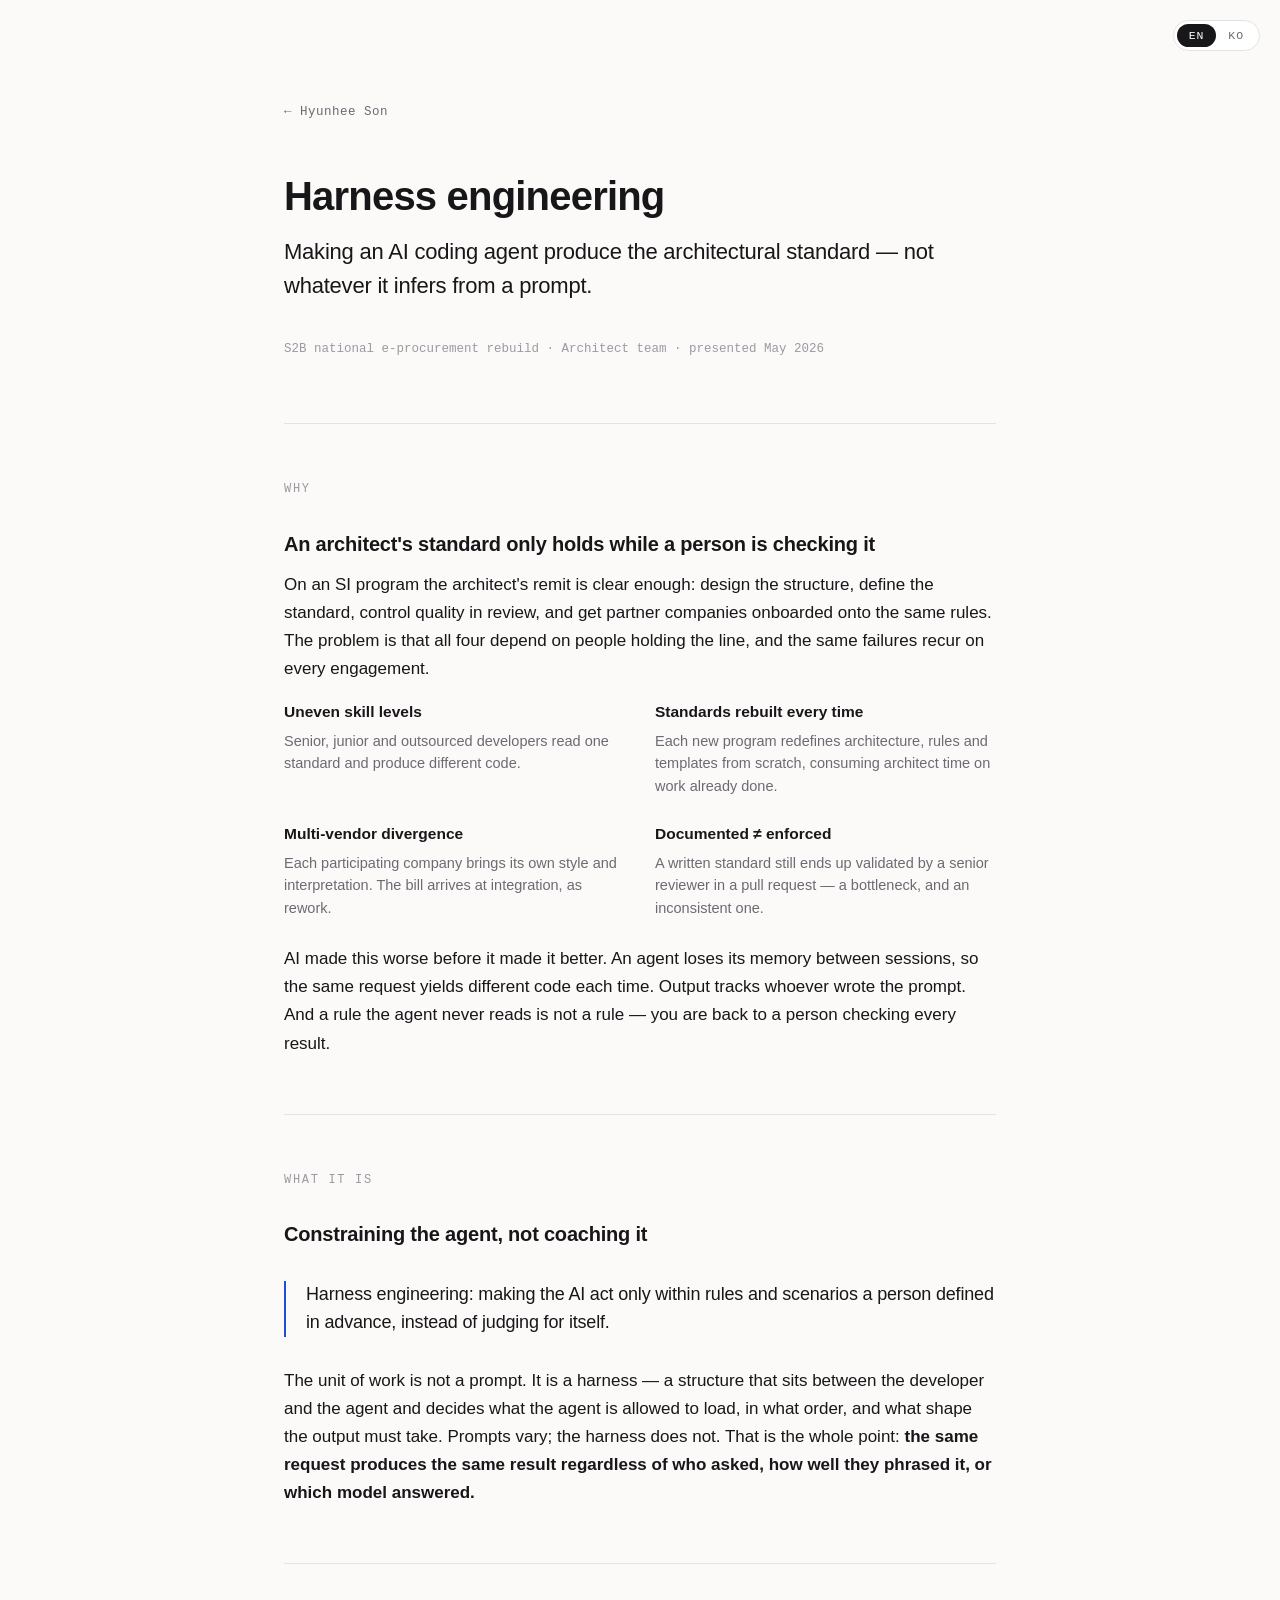
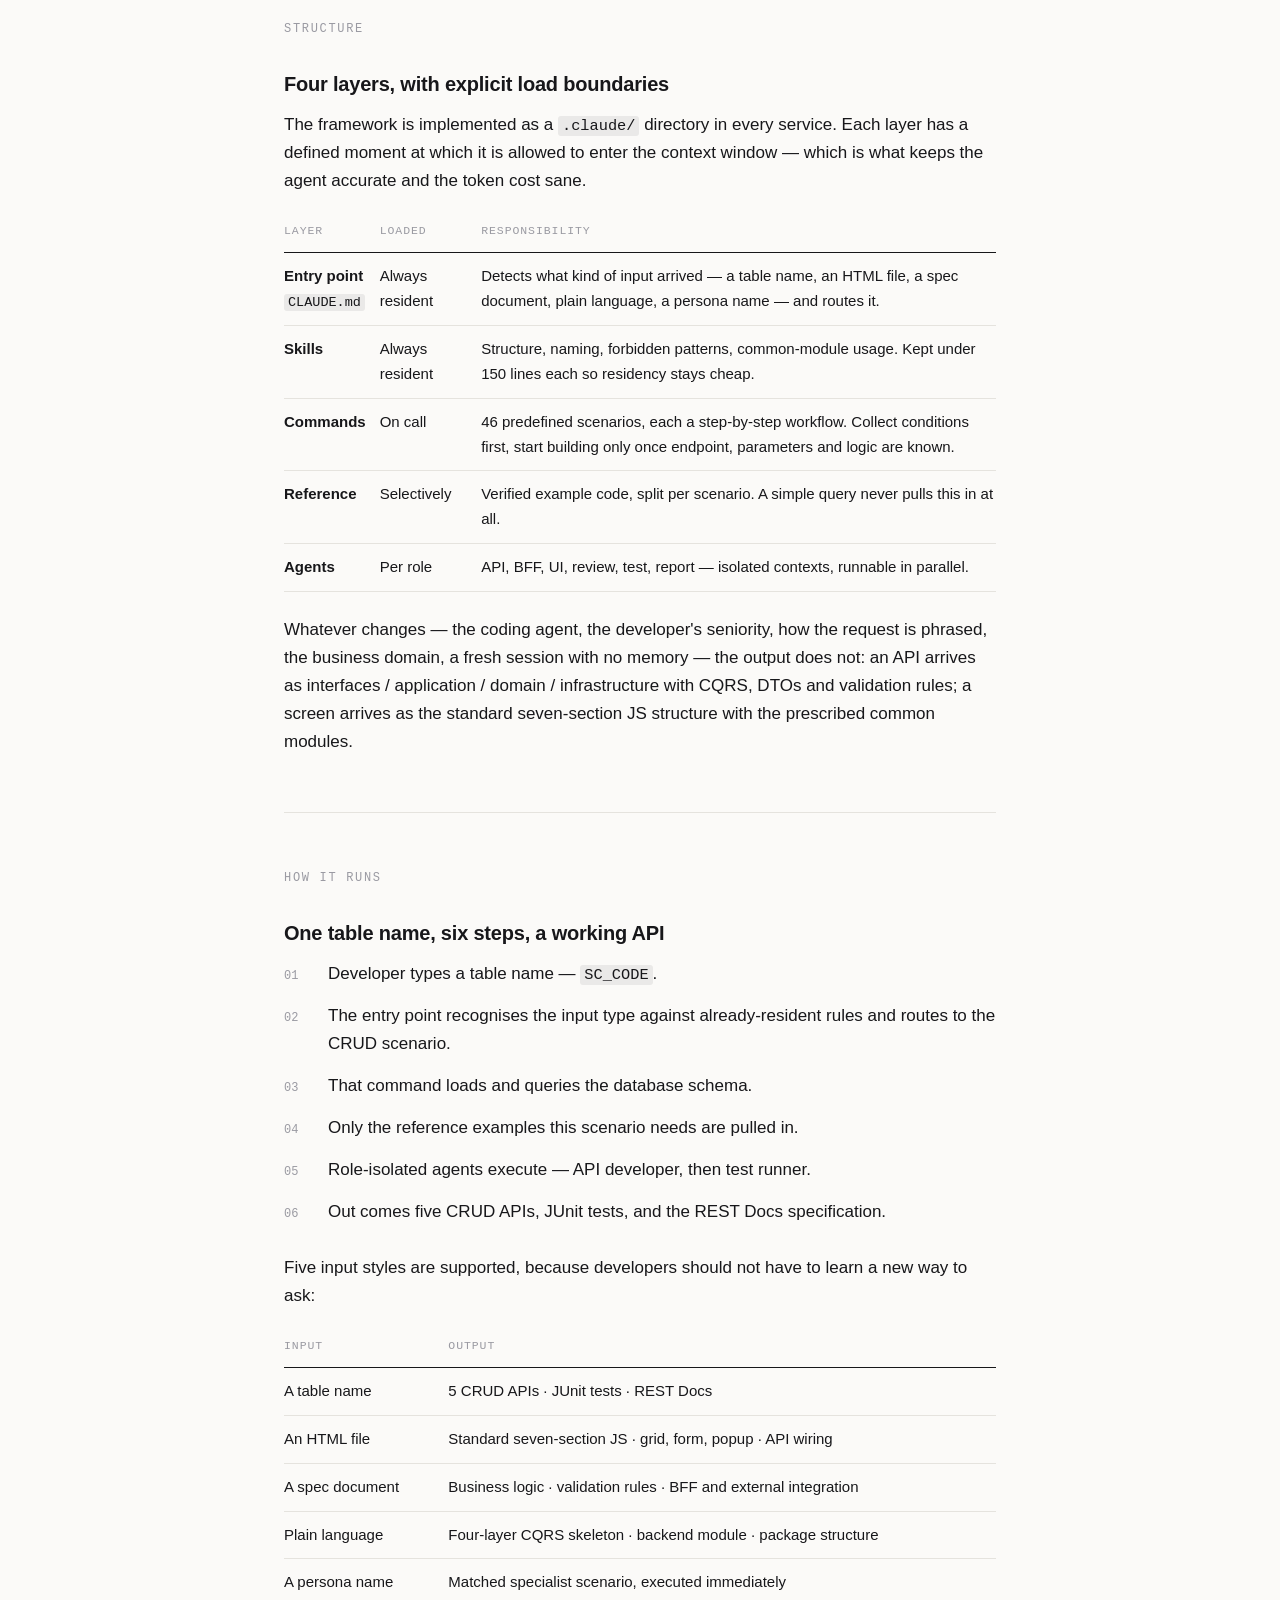
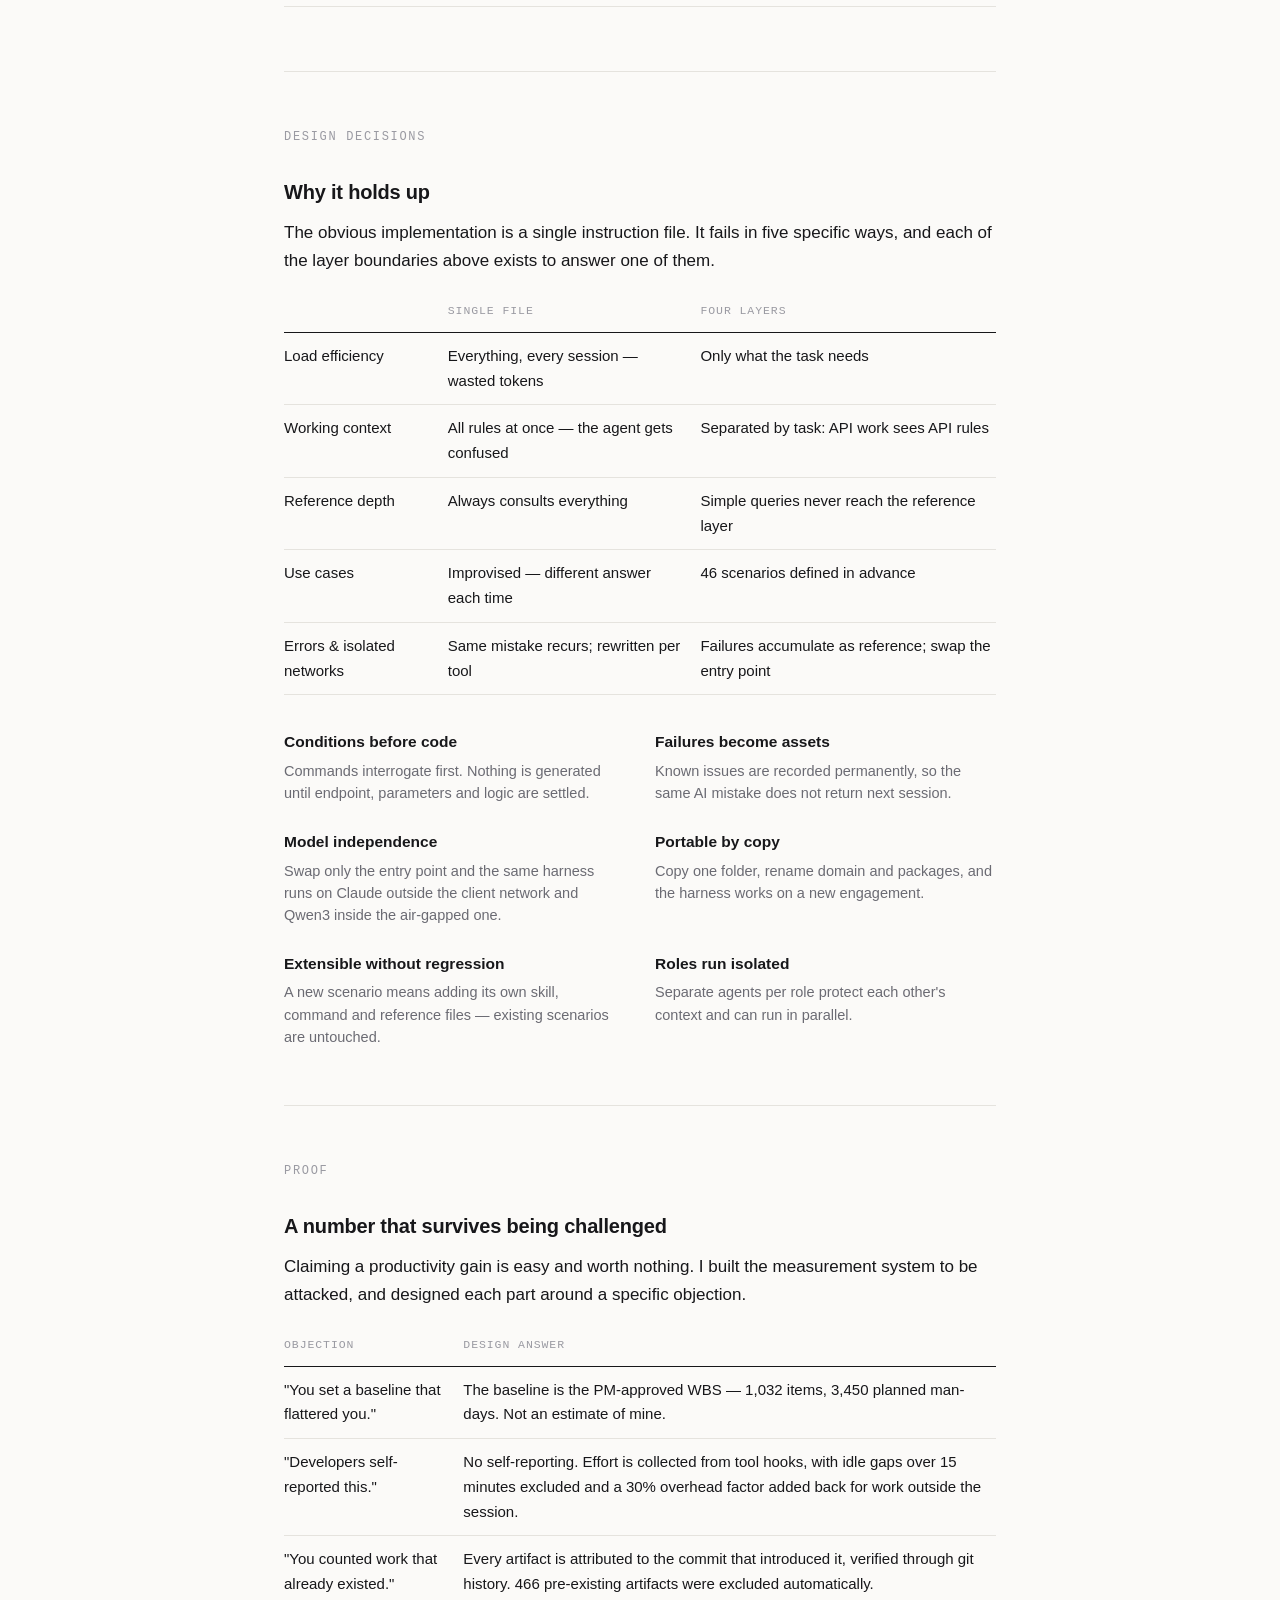
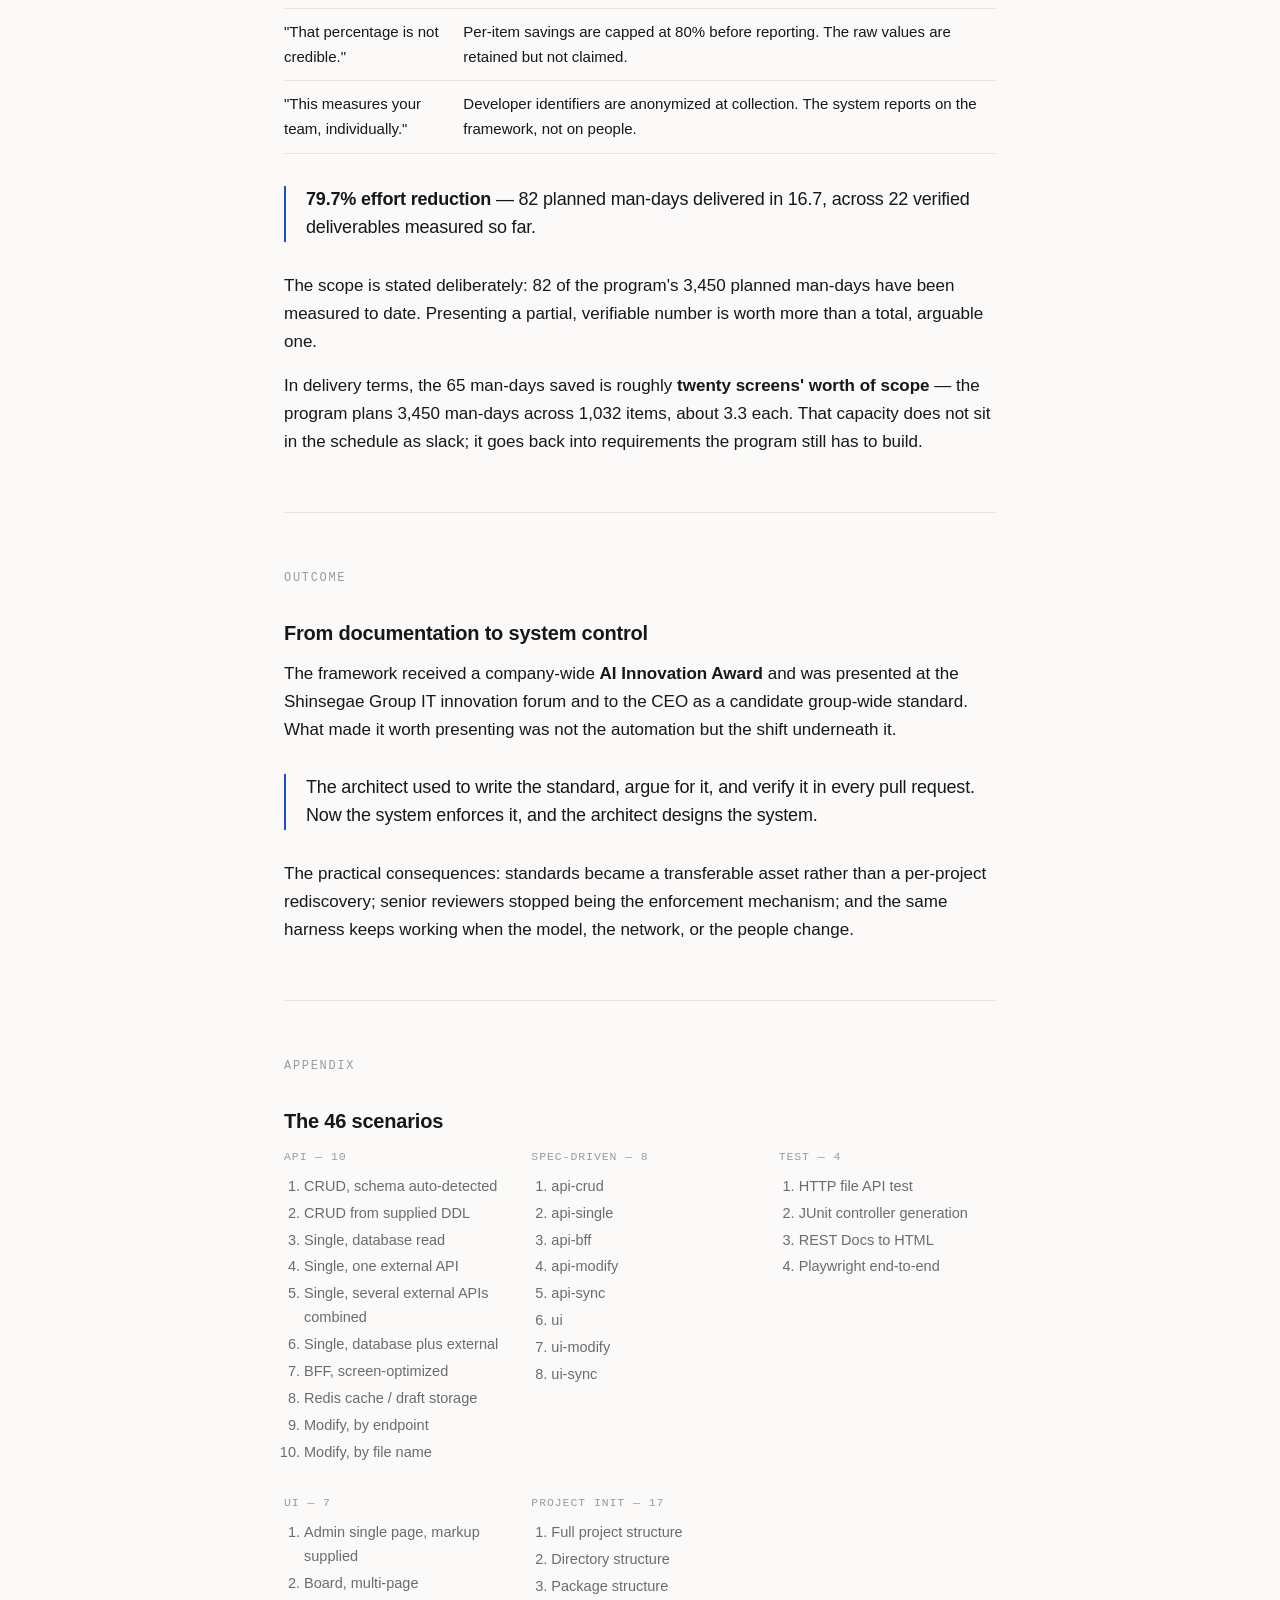
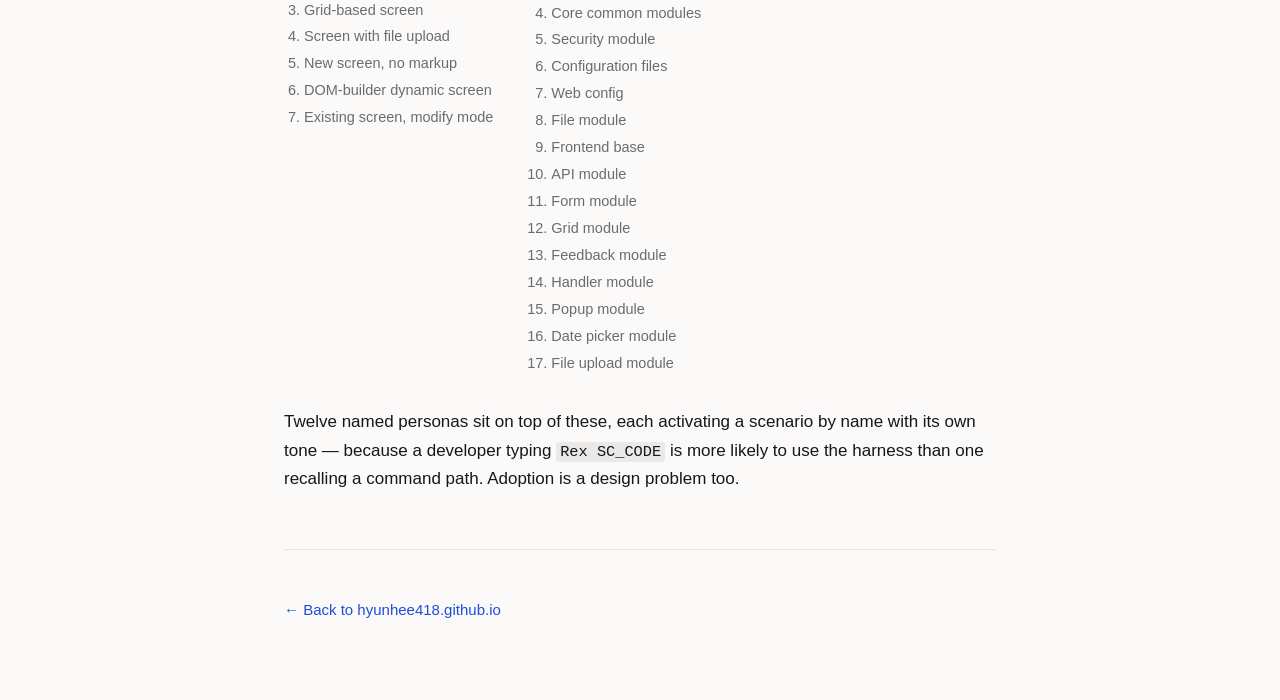
==== commit 0ff3f239: "포트폴리오 서술 보완 — 비즈니스 임팩트와 AI·아키텍처 결합 - 하네스 상세 페이지: 공수 79.7% 절감을 딜리버리 관점(화면 20개 분량 개발 범위)으로 환산 - 메인 led" ====
--- a/harness/index.html
+++ b/harness/index.html
@@ -134,6 +134,7 @@
     </div>
     <div class="pull" style="margin-top:32px"><p><strong>79.7% effort reduction</strong> — 82 planned man-days delivered in 16.7, across 22 verified deliverables measured so far.</p></div>
     <p>The scope is stated deliberately: 82 of the program's 3,450 planned man-days have been measured to date. Presenting a partial, verifiable number is worth more than a total, arguable one.</p>
+    <p>In delivery terms, the 65 man-days saved is roughly <strong>twenty screens' worth of scope</strong> — the program plans 3,450 man-days across 1,032 items, about 3.3 each. That capacity does not sit in the schedule as slack; it goes back into requirements the program still has to build.</p>
   </section>
 
   <section>
@@ -281,6 +282,7 @@
     </div>
     <div class="pull" style="margin-top:32px"><p><strong>공수 79.7% 절감</strong> — 계획 82MD를 16.7MD로. 현재까지 검증된 산출물 22건 기준입니다.</p></div>
     <p>범위를 일부러 밝혀 둡니다. 사업 전체 계획 3,450MD 중 82MD가 지금까지 측정된 분량입니다. 전체를 말하는 논쟁적인 숫자보다, 일부를 말하는 검증 가능한 숫자가 낫습니다.</p>
+    <p>딜리버리 관점으로 옮기면, 절감된 65 man-day는 <strong>화면 20개 분량의 개발 범위</strong>에 해당합니다. 이 사업의 계획이 1,032건 / 3,450MD이므로 건당 약 3.3MD인 셈입니다. 이 용량은 일정에 여유로 쌓이는 것이 아니라, 아직 만들어야 하는 요구사항에 다시 투입됩니다.</p>
   </section>
 
   <section>
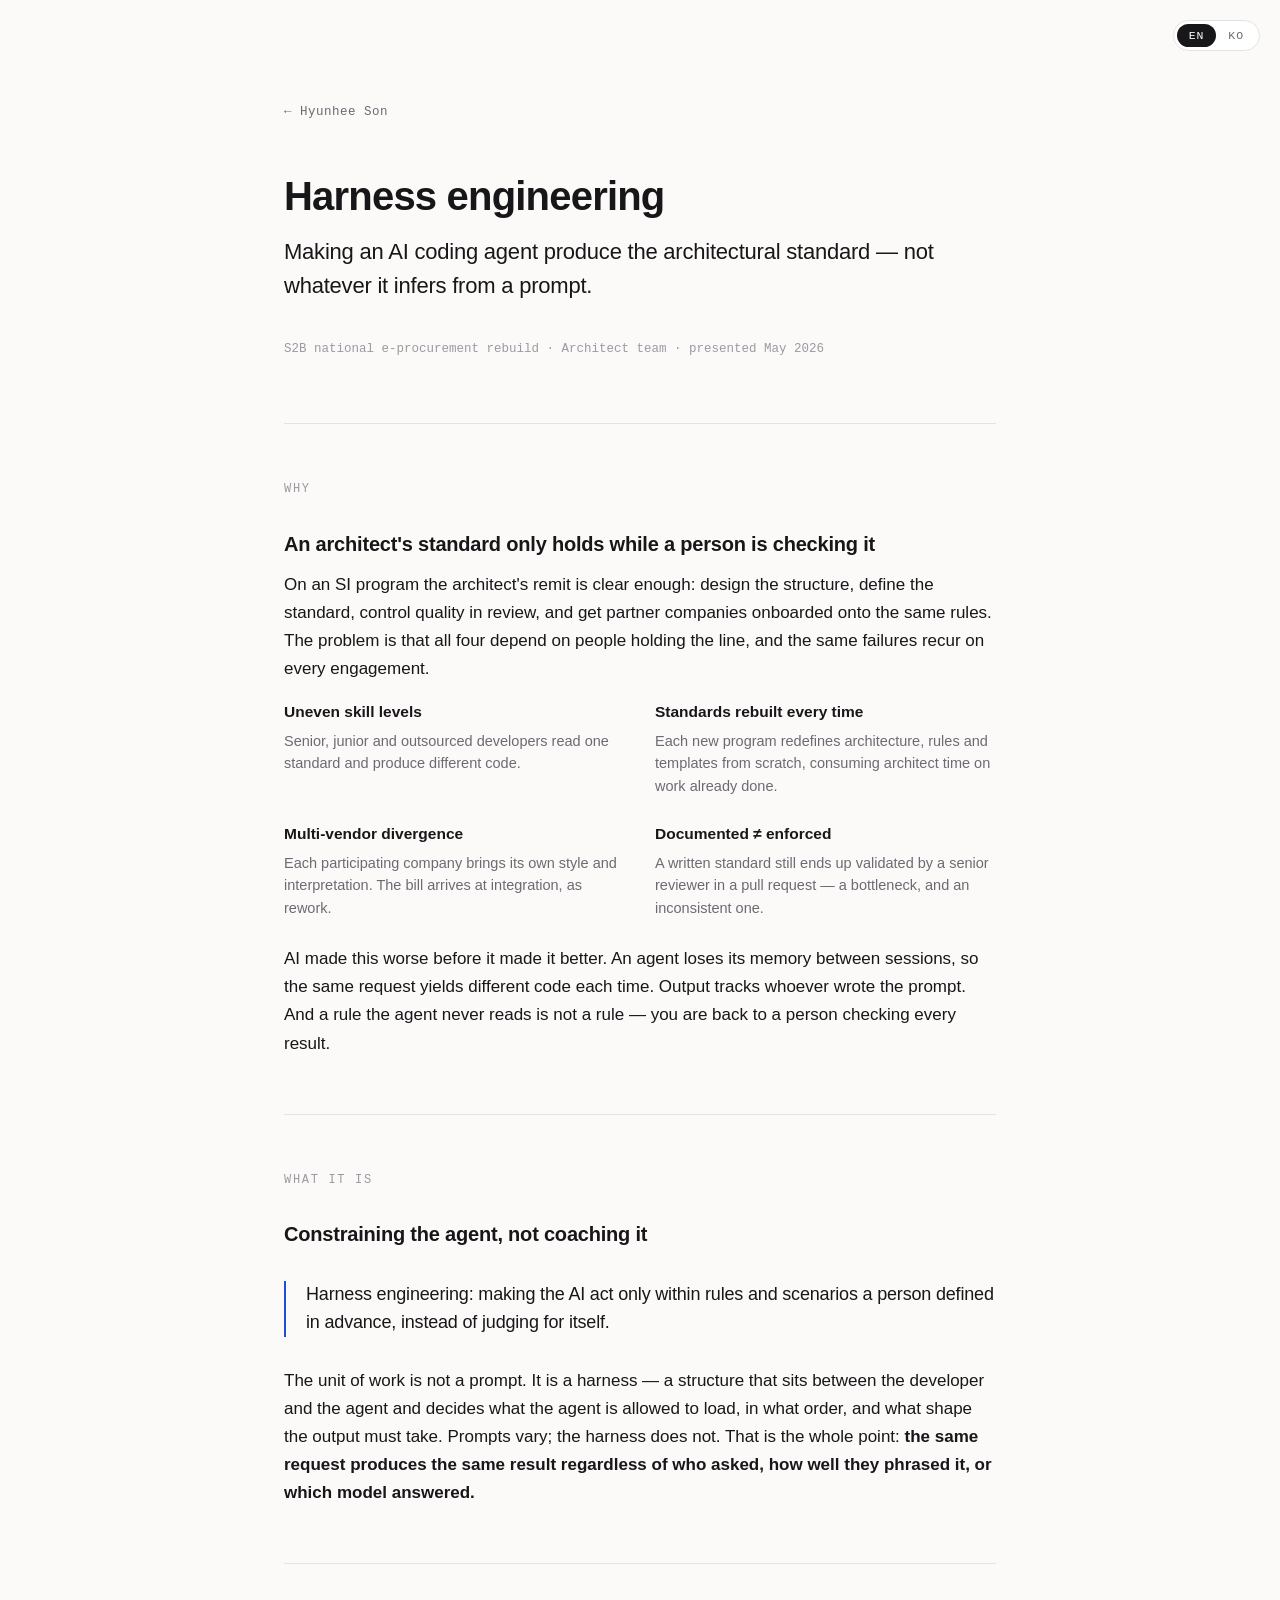
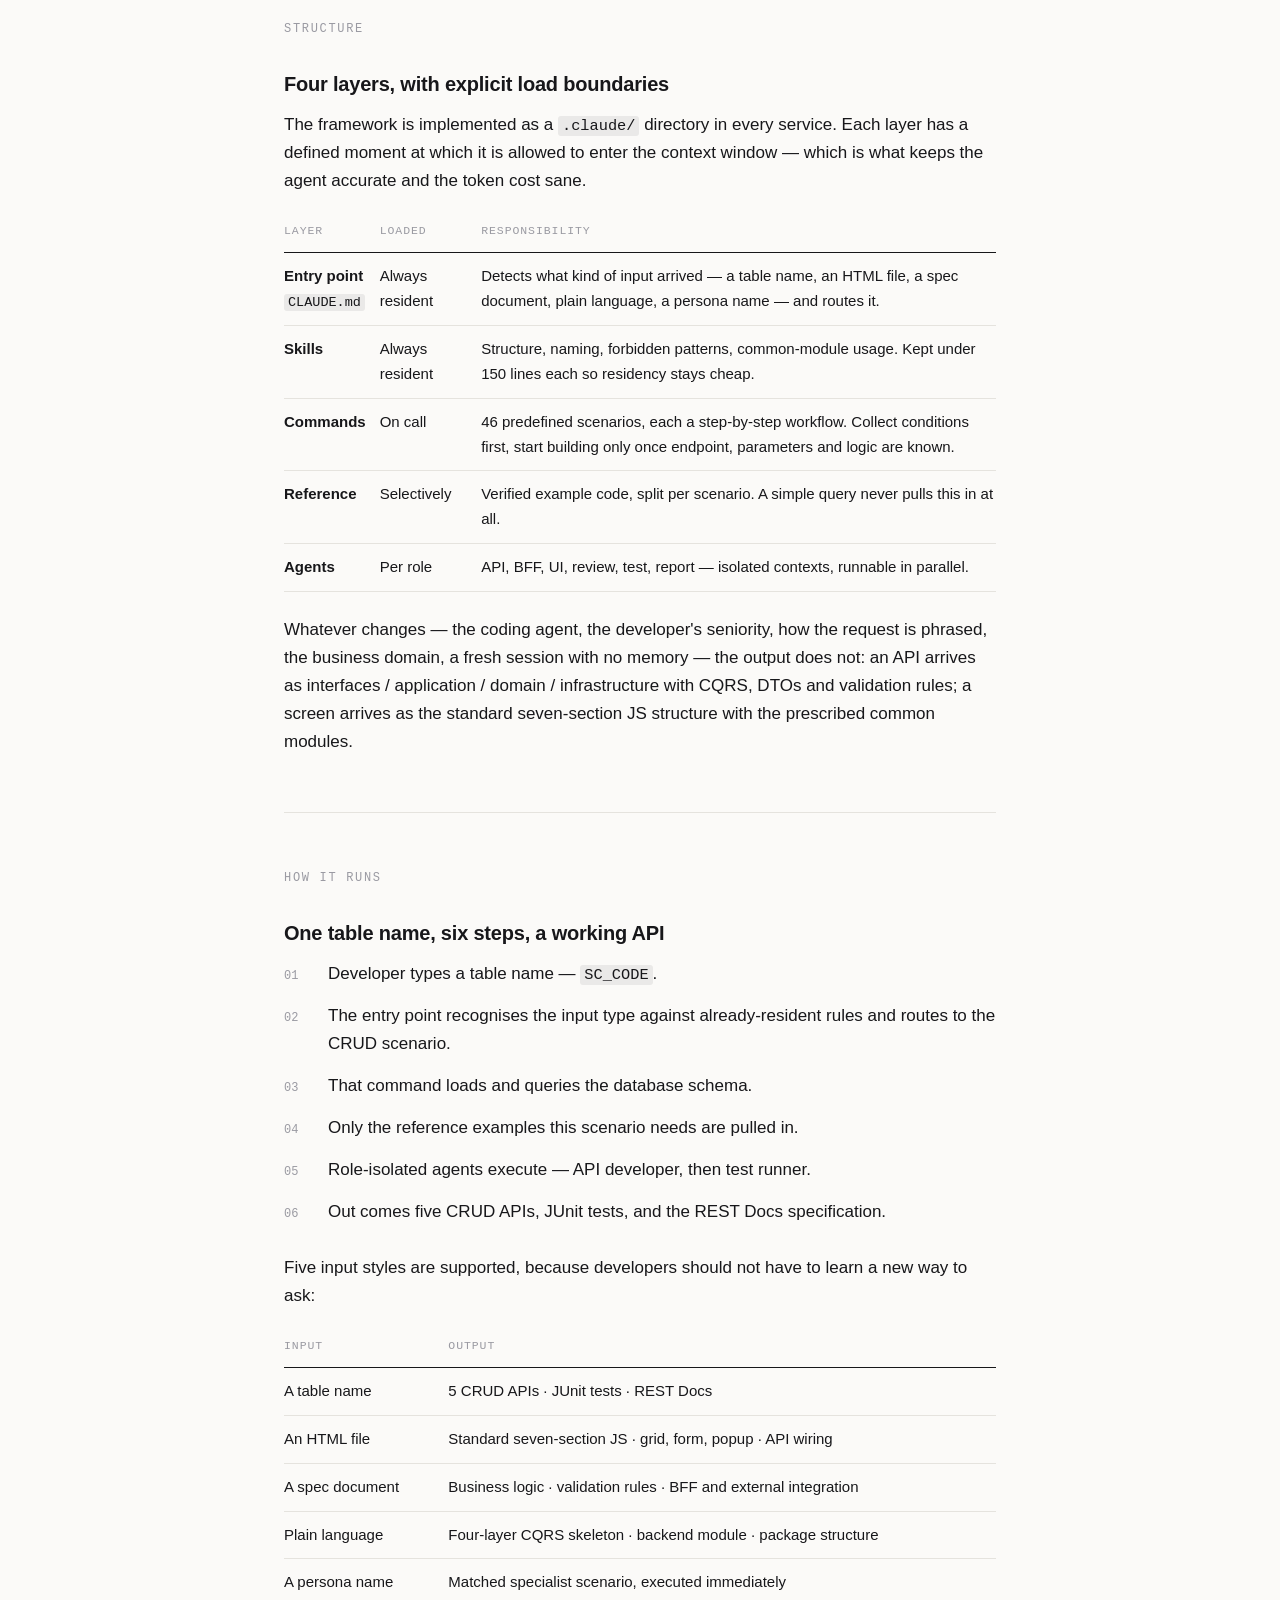
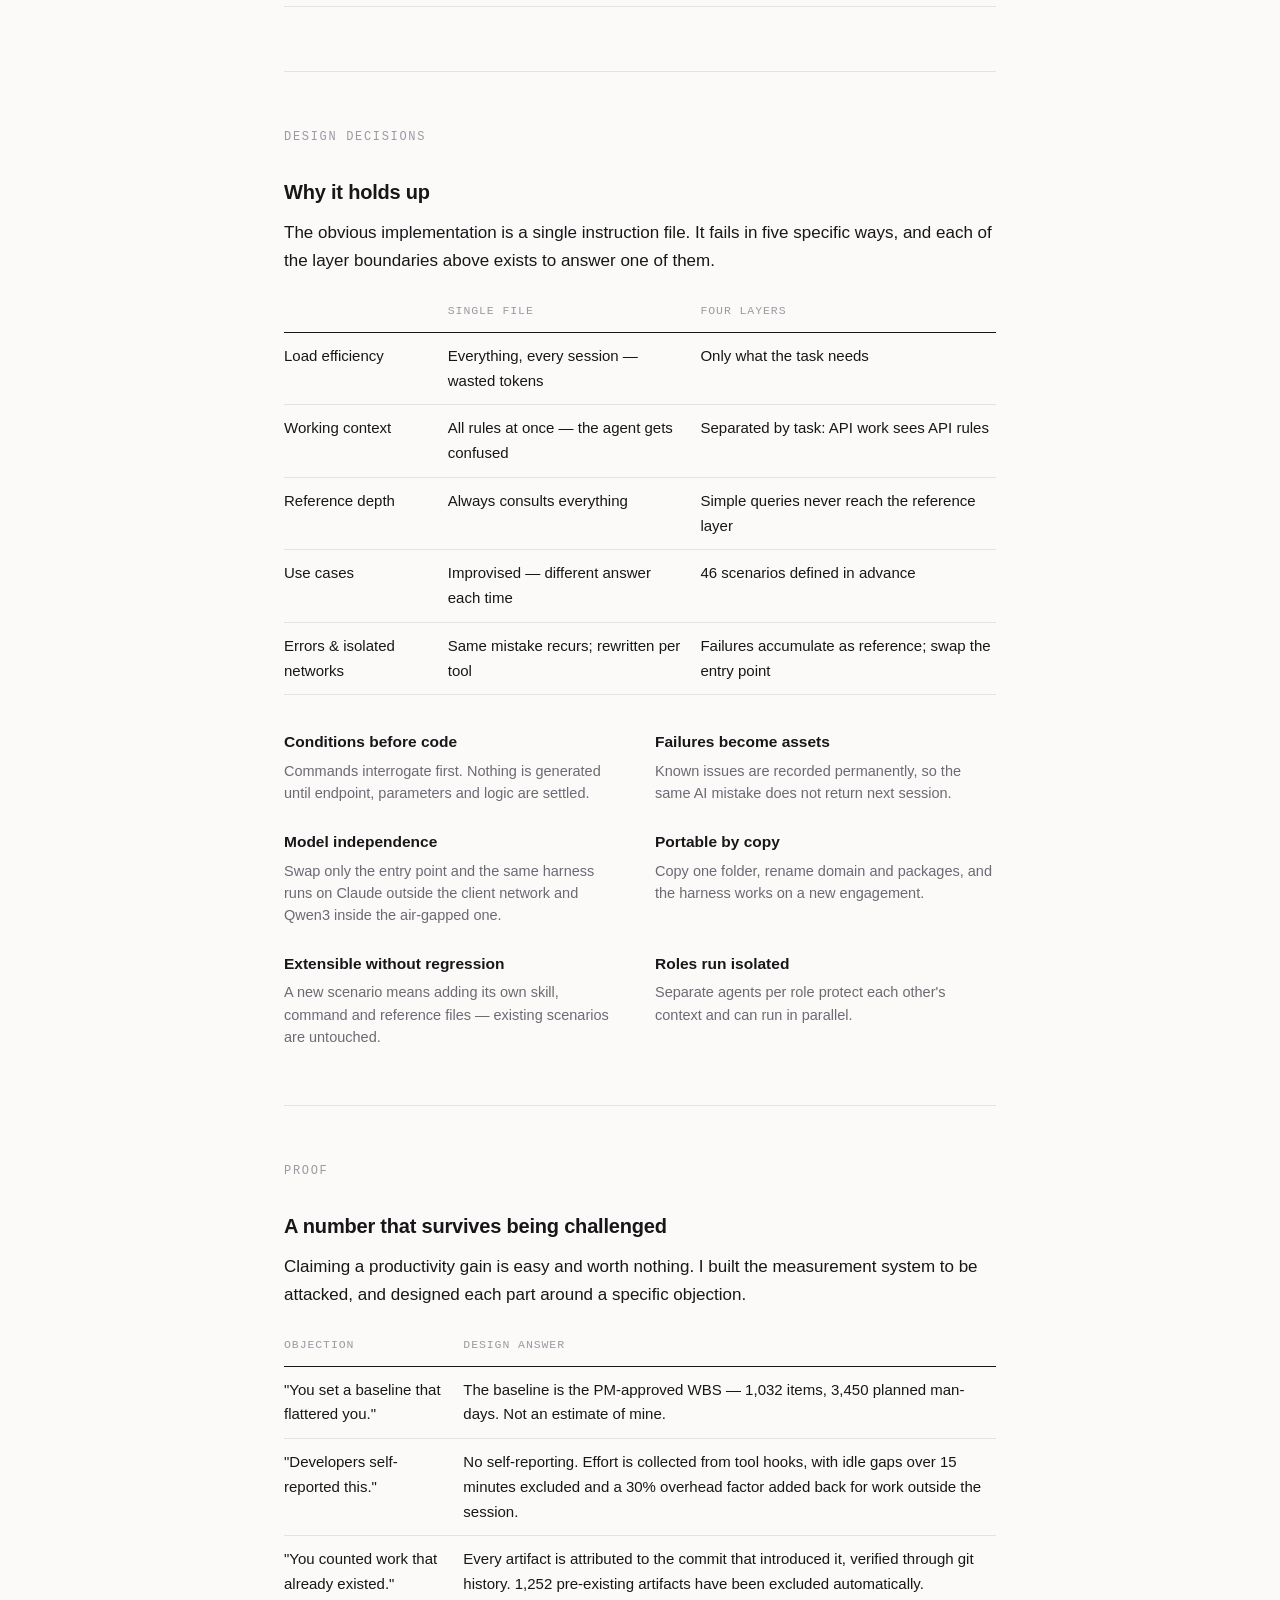
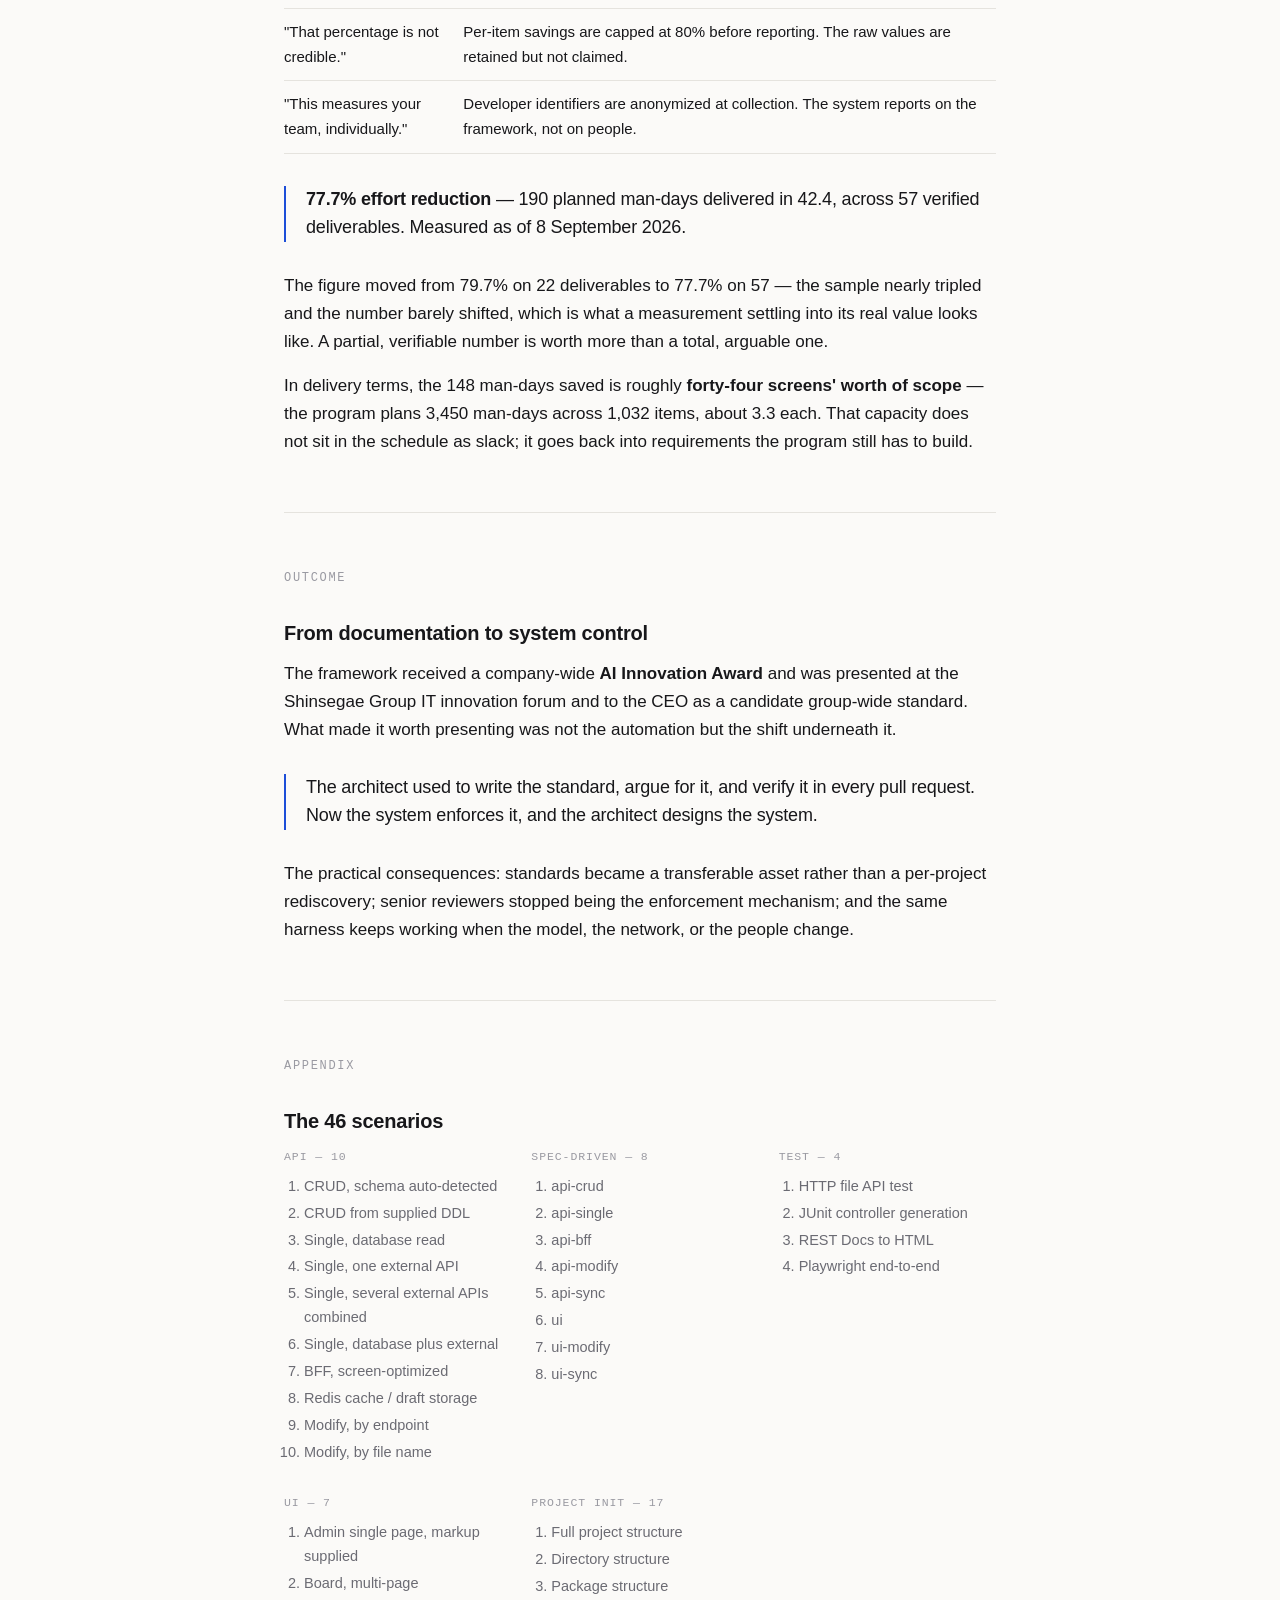
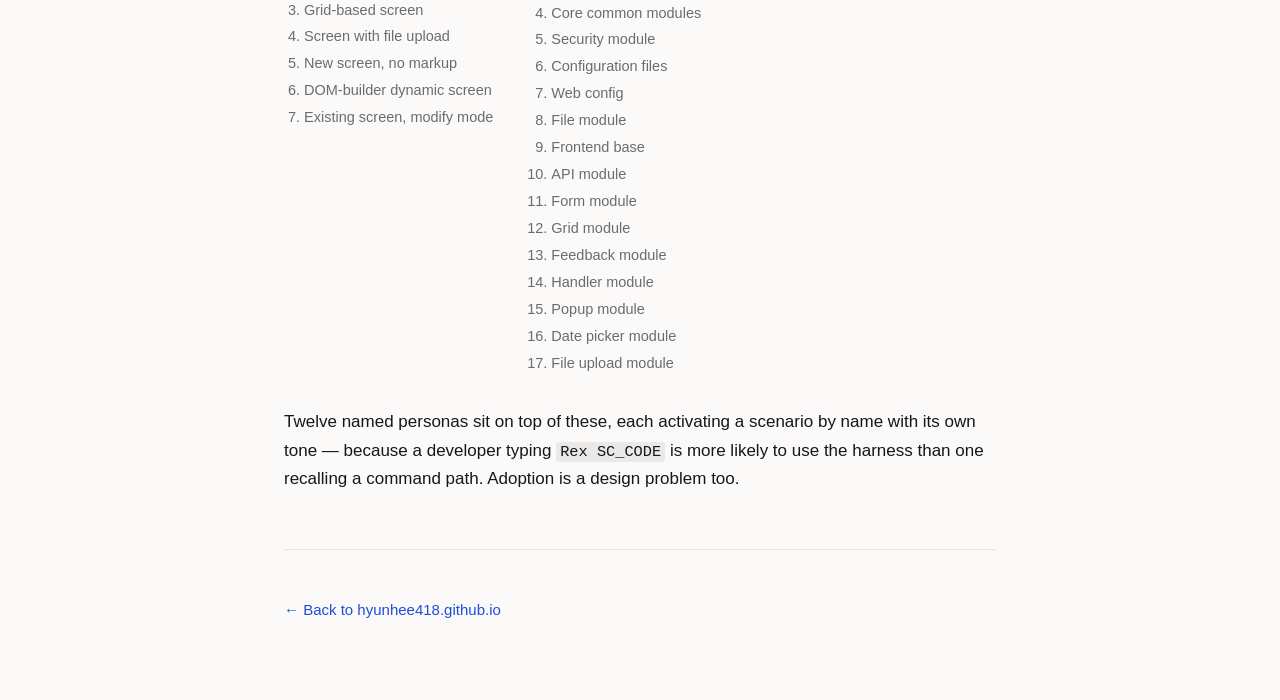
==== commit 3067ce4d: "측정 수치를 2026-09-08 집계로 갱신 검증 산출물 22건 → 57건, 절감 65.4MD → 147.6MD, 절감률 79.7% → 77.7%. 표본이 세 배 늘어도 수치가 유" ====
--- a/harness/index.html
+++ b/harness/index.html
@@ -126,15 +126,15 @@
         <tbody>
           <tr><td>"You set a baseline that flattered you."</td><td>The baseline is the PM-approved WBS — 1,032 items, 3,450 planned man-days. Not an estimate of mine.</td></tr>
           <tr><td>"Developers self-reported this."</td><td>No self-reporting. Effort is collected from tool hooks, with idle gaps over 15 minutes excluded and a 30% overhead factor added back for work outside the session.</td></tr>
-          <tr><td>"You counted work that already existed."</td><td>Every artifact is attributed to the commit that introduced it, verified through git history. 466 pre-existing artifacts were excluded automatically.</td></tr>
+          <tr><td>"You counted work that already existed."</td><td>Every artifact is attributed to the commit that introduced it, verified through git history. 1,252 pre-existing artifacts have been excluded automatically.</td></tr>
           <tr><td>"That percentage is not credible."</td><td>Per-item savings are capped at 80% before reporting. The raw values are retained but not claimed.</td></tr>
           <tr><td>"This measures your team, individually."</td><td>Developer identifiers are anonymized at collection. The system reports on the framework, not on people.</td></tr>
         </tbody>
       </table>
     </div>
-    <div class="pull" style="margin-top:32px"><p><strong>79.7% effort reduction</strong> — 82 planned man-days delivered in 16.7, across 22 verified deliverables measured so far.</p></div>
-    <p>The scope is stated deliberately: 82 of the program's 3,450 planned man-days have been measured to date. Presenting a partial, verifiable number is worth more than a total, arguable one.</p>
-    <p>In delivery terms, the 65 man-days saved is roughly <strong>twenty screens' worth of scope</strong> — the program plans 3,450 man-days across 1,032 items, about 3.3 each. That capacity does not sit in the schedule as slack; it goes back into requirements the program still has to build.</p>
+    <div class="pull" style="margin-top:32px"><p><strong>77.7% effort reduction</strong> — 190 planned man-days delivered in 42.4, across 57 verified deliverables. Measured as of 8 September 2026.</p></div>
+    <p>The figure moved from 79.7% on 22 deliverables to 77.7% on 57 — the sample nearly tripled and the number barely shifted, which is what a measurement settling into its real value looks like. A partial, verifiable number is worth more than a total, arguable one.</p>
+    <p>In delivery terms, the 148 man-days saved is roughly <strong>forty-four screens' worth of scope</strong> — the program plans 3,450 man-days across 1,032 items, about 3.3 each. That capacity does not sit in the schedule as slack; it goes back into requirements the program still has to build.</p>
   </section>
 
   <section>
@@ -274,15 +274,15 @@
         <tbody>
           <tr><td>"기준공수를 유리하게 잡았지."</td><td>기준선은 PM이 승인한 WBS입니다. 1,032건, 계획 3,450MD. 제 추정치가 아닙니다.</td></tr>
           <tr><td>"개발자가 자기신고한 거잖아."</td><td>자기신고가 없습니다. Hook으로 자동 수집하고, 15분 넘는 유휴 구간은 계상하지 않으며, 세션 밖 부대공수는 30% 가산합니다.</td></tr>
-          <tr><td>"원래 있던 걸 실적에 넣었잖아."</td><td>모든 산출물을 그것이 처음 도입된 커밋에 귀속시켜 git 이력으로 검증합니다. 기존 산출물 466건은 자동 배제되었습니다.</td></tr>
+          <tr><td>"원래 있던 걸 실적에 넣었잖아."</td><td>모든 산출물을 그것이 처음 도입된 커밋에 귀속시켜 git 이력으로 검증합니다. 기존 산출물 1,252건이 자동 배제되었습니다.</td></tr>
           <tr><td>"그 절감률은 못 믿겠다."</td><td>건당 80% 상한으로 절사한 뒤 보고합니다. 원값은 보존하되 주장하지 않습니다.</td></tr>
           <tr><td>"팀원 개인 평가에 쓰이는 거 아니냐."</td><td>수집 시점에 식별자를 익명 처리합니다. 이 체계는 프레임워크를 측정하고 사람을 측정하지 않습니다.</td></tr>
         </tbody>
       </table>
     </div>
-    <div class="pull" style="margin-top:32px"><p><strong>공수 79.7% 절감</strong> — 계획 82MD를 16.7MD로. 현재까지 검증된 산출물 22건 기준입니다.</p></div>
-    <p>범위를 일부러 밝혀 둡니다. 사업 전체 계획 3,450MD 중 82MD가 지금까지 측정된 분량입니다. 전체를 말하는 논쟁적인 숫자보다, 일부를 말하는 검증 가능한 숫자가 낫습니다.</p>
-    <p>딜리버리 관점으로 옮기면, 절감된 65 man-day는 <strong>화면 20개 분량의 개발 범위</strong>에 해당합니다. 이 사업의 계획이 1,032건 / 3,450MD이므로 건당 약 3.3MD인 셈입니다. 이 용량은 일정에 여유로 쌓이는 것이 아니라, 아직 만들어야 하는 요구사항에 다시 투입됩니다.</p>
+    <div class="pull" style="margin-top:32px"><p><strong>공수 77.7% 절감</strong> — 계획 190MD를 42.4MD로. 검증된 산출물 57건 기준, 2026년 9월 8일 집계입니다.</p></div>
+    <p>이 수치는 산출물 22건 기준 79.7%에서 57건 기준 77.7%로 움직였습니다. 표본이 세 배 가까이 늘었는데 값은 거의 그대로입니다. 측정이 실제값에 수렴하고 있다는 뜻입니다. 전체를 말하는 논쟁적인 숫자보다, 일부를 말하는 검증 가능한 숫자가 낫습니다.</p>
+    <p>딜리버리 관점으로 옮기면, 절감된 148 man-day는 <strong>화면 44개 분량의 개발 범위</strong>에 해당합니다. 이 사업의 계획이 1,032건 / 3,450MD이므로 건당 약 3.3MD인 셈입니다. 이 용량은 일정에 여유로 쌓이는 것이 아니라, 아직 만들어야 하는 요구사항에 다시 투입됩니다.</p>
   </section>
 
   <section>
